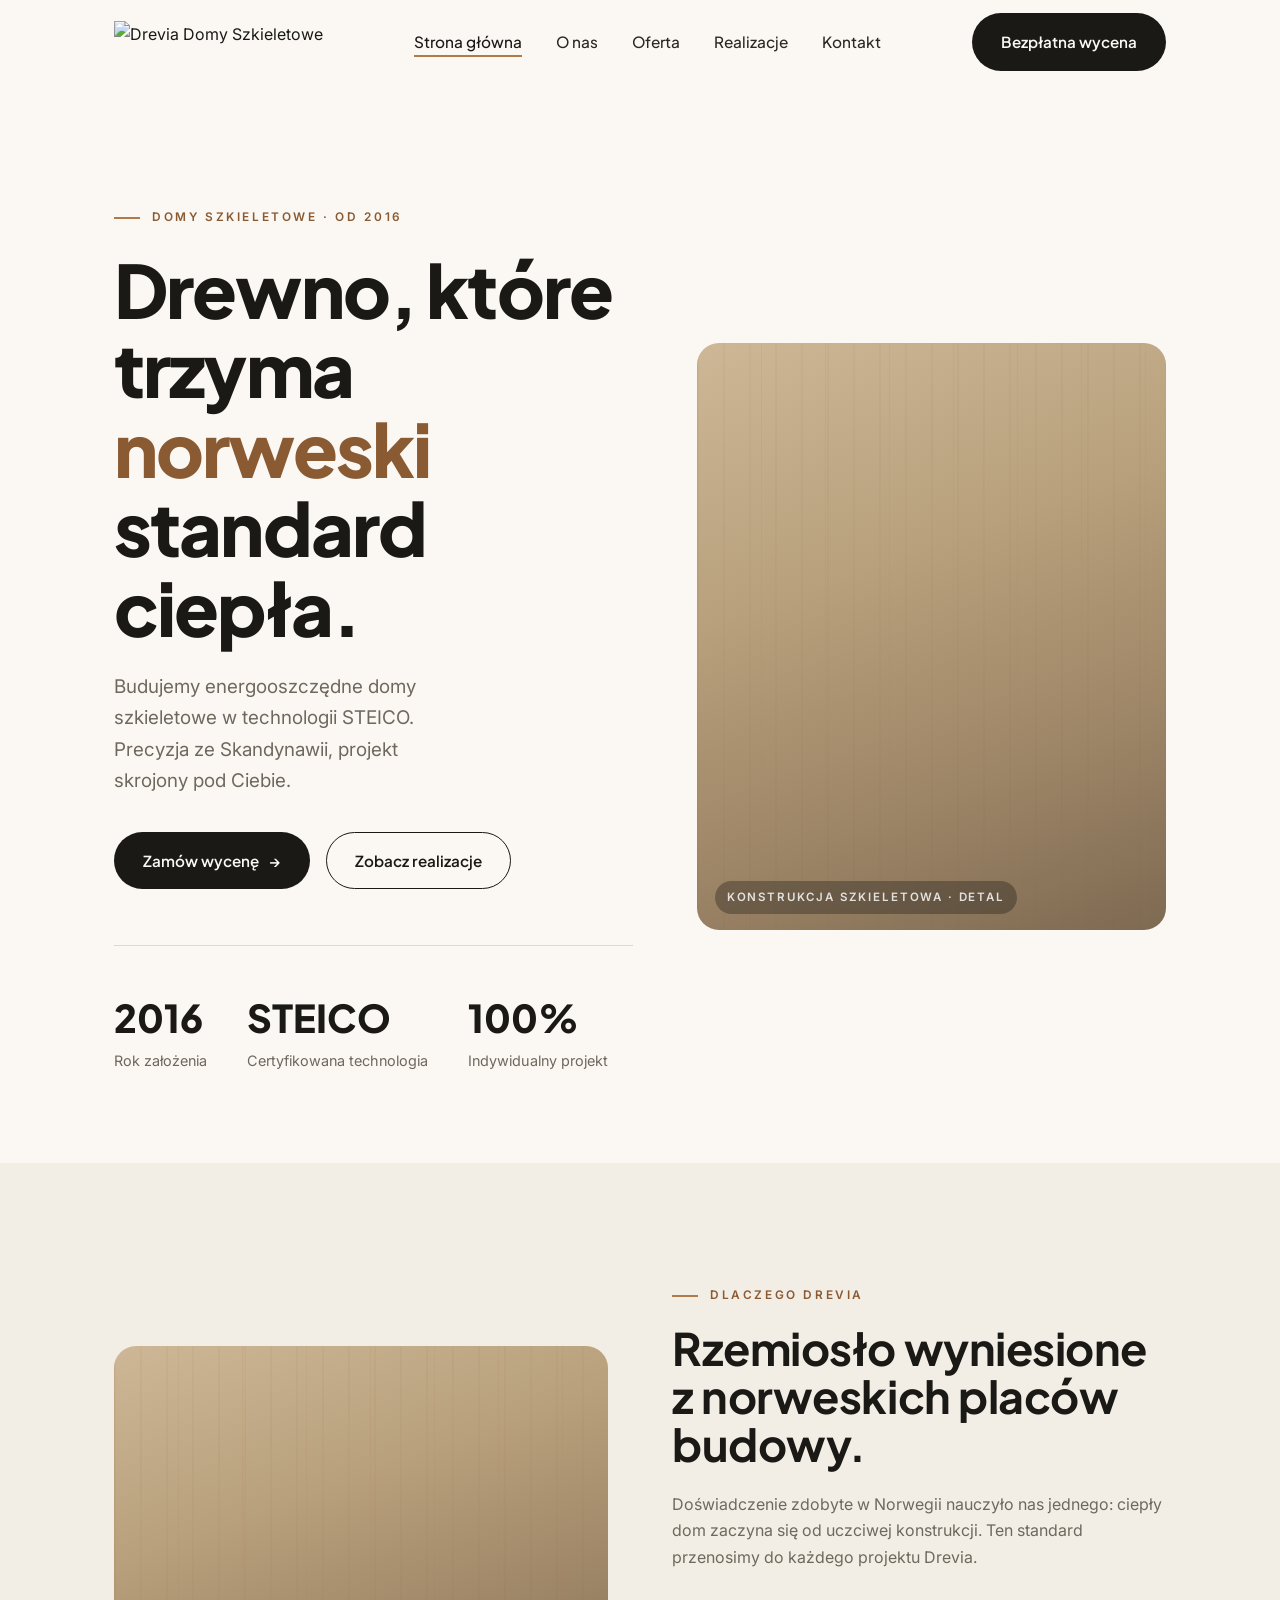
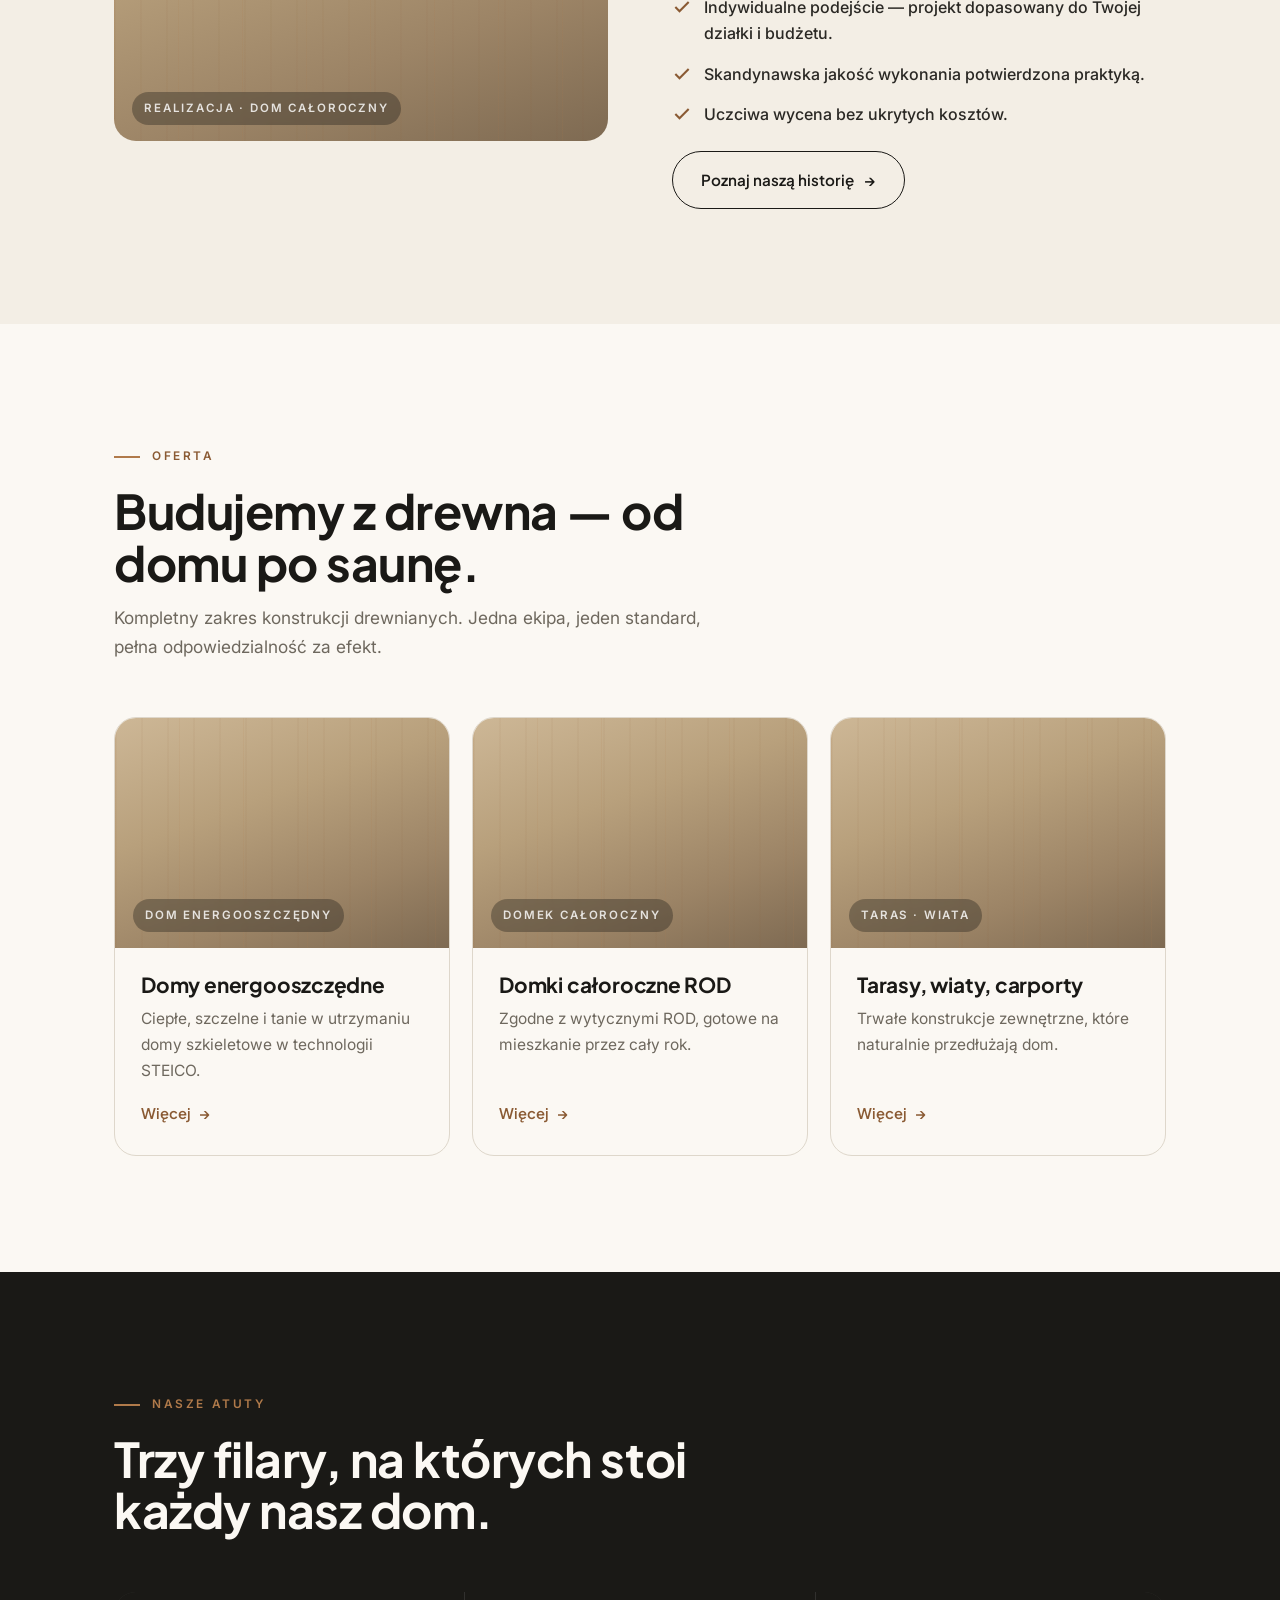
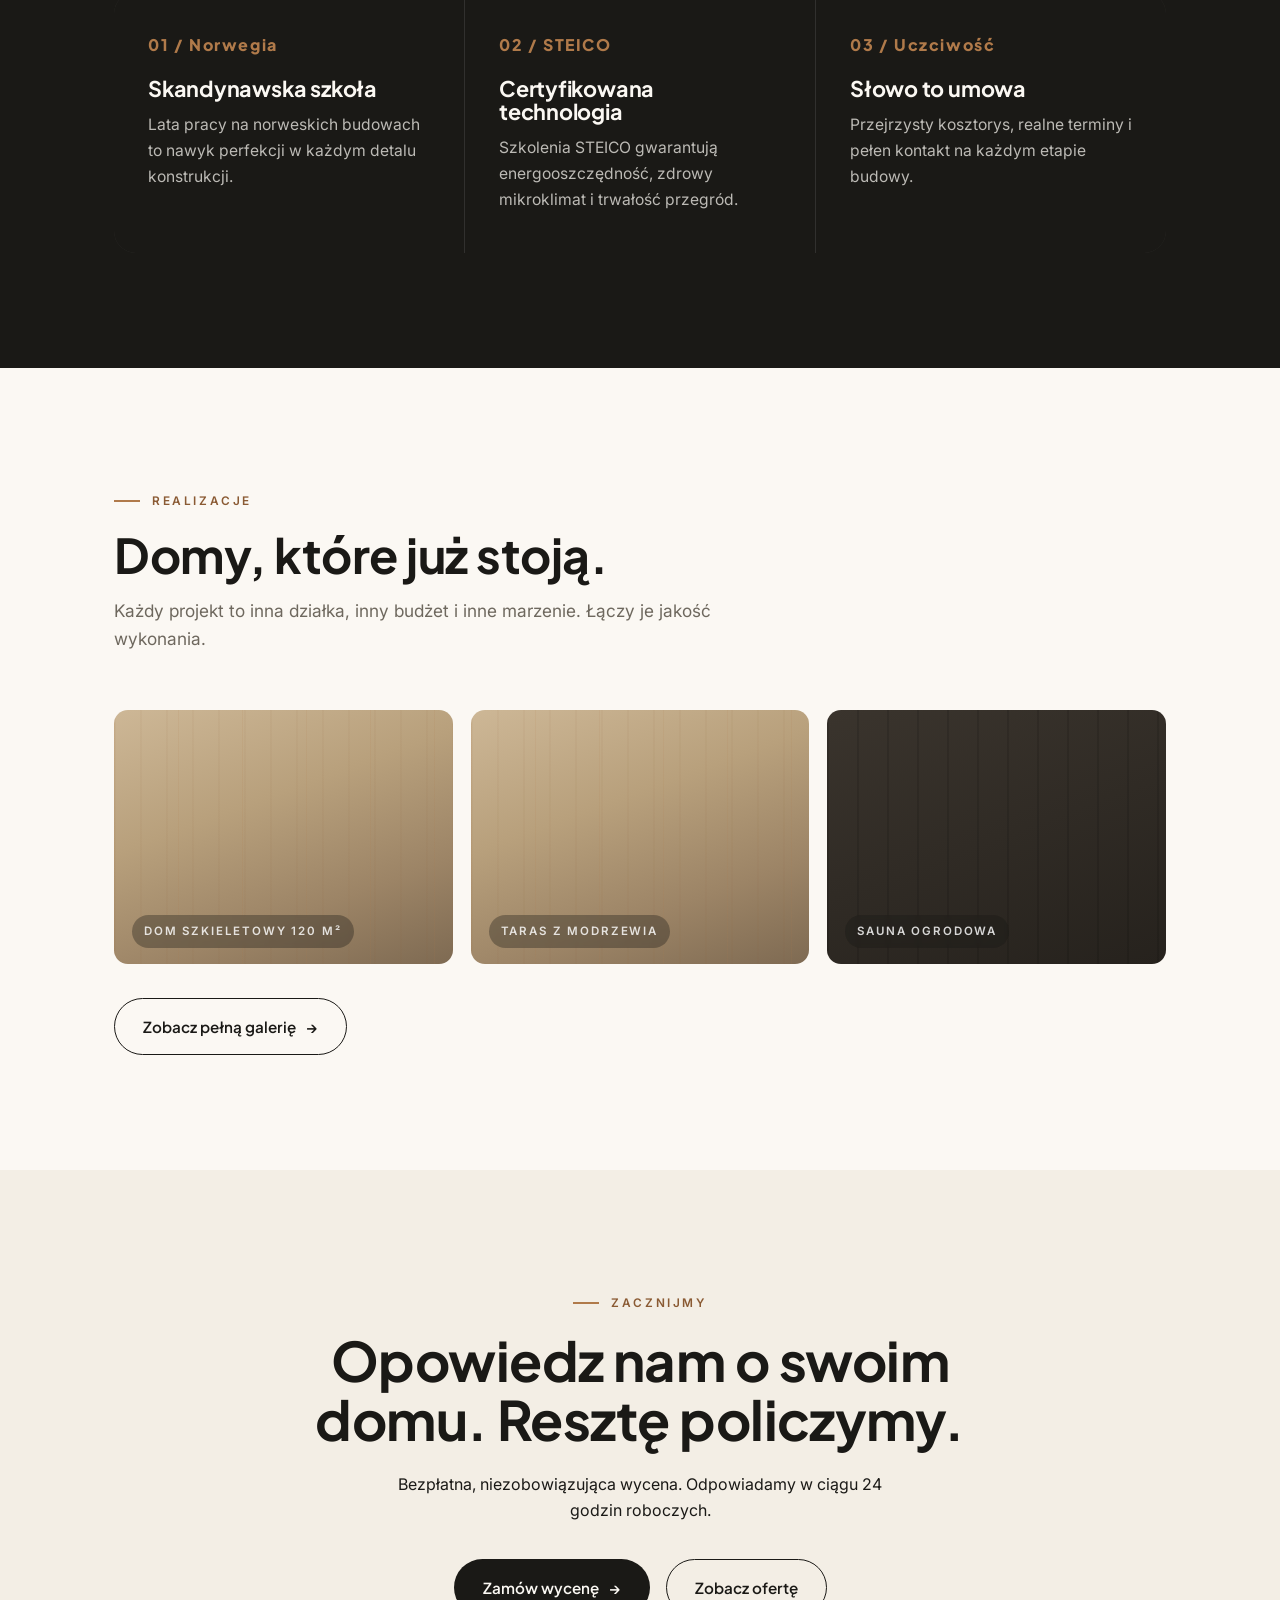
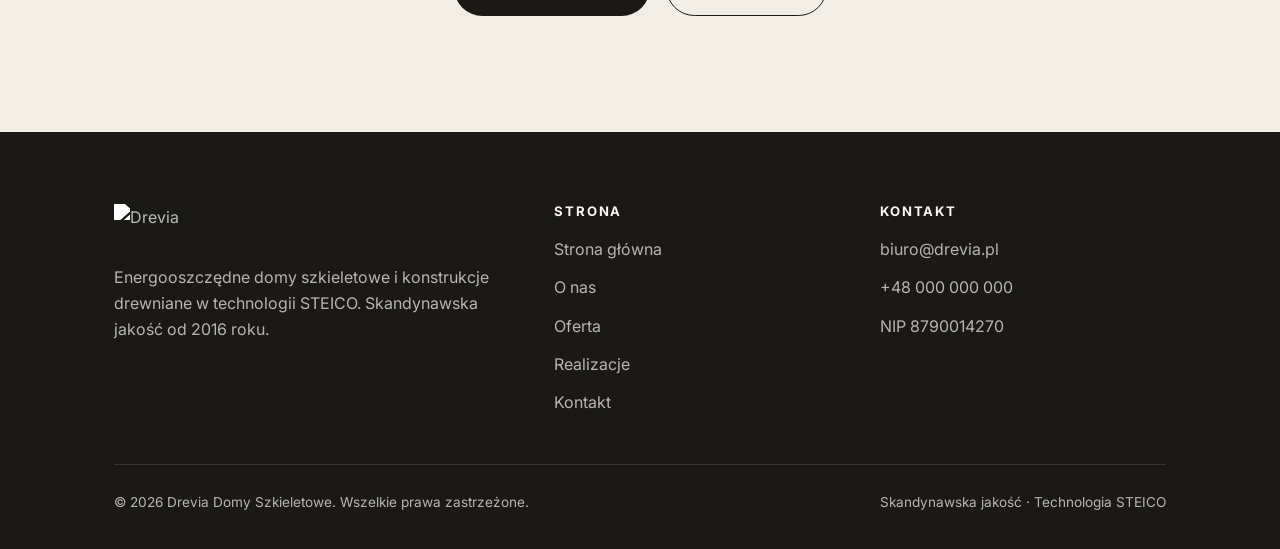
==== index.html @ 4b8444c1 "Add files via upload" ====
<!DOCTYPE html>
<html lang="pl">
<head>
<meta charset="UTF-8">
<meta name="viewport" content="width=device-width, initial-scale=1">
<title>Drevia — Domy szkieletowe i energooszczędne | Skandynawska jakość</title>
<meta name="description" content="Drevia buduje energooszczędne domy szkieletowe w technologii STEICO. Skandynawska precyzja, doświadczenie z Norwegii, indywidualne projekty. Od 2016 roku.">
<link rel="icon" href="assets/mark.svg" type="image/svg+xml">
<link rel="stylesheet" href="styles.css">
</head>
<body>

<header class="site-header">
  <div class="wrap nav">
    <a class="logo" href="index.html"><img src="assets/logo.svg" alt="Drevia Domy Szkieletowe"></a>
    <nav>
      <ul class="nav-links">
        <li><a class="active" href="index.html">Strona główna</a></li>
        <li><a href="o-nas.html">O nas</a></li>
        <li><a href="oferta.html">Oferta</a></li>
        <li><a href="realizacje.html">Realizacje</a></li>
        <li><a href="kontakt.html">Kontakt</a></li>
      </ul>
    </nav>
    <a class="btn btn-primary nav-cta" href="kontakt.html">Bezpłatna wycena</a>
    <button class="burger" aria-label="Menu"><span></span><span></span><span></span></button>
  </div>
</header>

<!-- HERO -->
<section class="hero">
  <div class="wrap hero-grid">
    <div class="reveal in">
      <span class="eyebrow">Domy szkieletowe · Od 2016</span>
      <h1>Drewno, które trzyma <span class="accent">norweski</span> standard ciepła.</h1>
      <p class="lead">Budujemy energooszczędne domy szkieletowe w technologii STEICO. Precyzja ze Skandynawii, projekt skrojony pod Ciebie.</p>
      <div class="hero-actions">
        <a class="btn btn-primary" href="kontakt.html">Zamów wycenę <span class="arr">→</span></a>
        <a class="btn btn-ghost" href="realizacje.html">Zobacz realizacje</a>
      </div>
      <div class="hero-stats">
        <div class="stat"><div class="n">2016</div><div class="l">Rok założenia</div></div>
        <div class="stat"><div class="n">STEICO</div><div class="l">Certyfikowana technologia</div></div>
        <div class="stat"><div class="n">100%</div><div class="l">Indywidualny projekt</div></div>
      </div>
    </div>
    <div class="hero-visual photo" data-label="Konstrukcja szkieletowa · detal"></div>
  </div>
</section>

<!-- O NAS / Dlaczego Drevia -->
<section class="bg-alt">
  <div class="wrap split">
    <div class="visual photo reveal" data-label="Realizacja · dom całoroczny"></div>
    <div class="reveal">
      <span class="eyebrow">Dlaczego Drevia</span>
      <h2 style="font-size:clamp(2rem,4vw,2.8rem);margin:18px 0 22px;">Rzemiosło wyniesione z norweskich placów budowy.</h2>
      <p>Doświadczenie zdobyte w Norwegii nauczyło nas jednego: ciepły dom zaczyna się od uczciwej konstrukcji. Ten standard przenosimy do każdego projektu Drevia.</p>
      <ul class="tick">
        <li><svg width="20" height="20" viewBox="0 0 24 24" fill="none" stroke="currentColor" stroke-width="2.5"><path d="M20 6 9 17l-5-5"/></svg> Indywidualne podejście — projekt dopasowany do Twojej działki i budżetu.</li>
        <li><svg width="20" height="20" viewBox="0 0 24 24" fill="none" stroke="currentColor" stroke-width="2.5"><path d="M20 6 9 17l-5-5"/></svg> Skandynawska jakość wykonania potwierdzona praktyką.</li>
        <li><svg width="20" height="20" viewBox="0 0 24 24" fill="none" stroke="currentColor" stroke-width="2.5"><path d="M20 6 9 17l-5-5"/></svg> Uczciwa wycena bez ukrytych kosztów.</li>
      </ul>
      <a class="btn btn-ghost" href="o-nas.html">Poznaj naszą historię <span class="arr">→</span></a>
    </div>
  </div>
</section>

<!-- OFERTA (skrócona) -->
<section>
  <div class="wrap">
    <div class="section-head reveal">
      <span class="eyebrow">Oferta</span>
      <h2>Budujemy z drewna — od domu po saunę.</h2>
      <p>Kompletny zakres konstrukcji drewnianych. Jedna ekipa, jeden standard, pełna odpowiedzialność za efekt.</p>
    </div>
    <div class="grid-3">
      <article class="card reveal">
        <div class="thumb photo" data-label="Dom energooszczędny"></div>
        <div class="body">
          <h3>Domy energooszczędne</h3>
          <p>Ciepłe, szczelne i tanie w utrzymaniu domy szkieletowe w technologii STEICO.</p>
          <a class="more" href="oferta.html">Więcej <span class="arr">→</span></a>
        </div>
      </article>
      <article class="card reveal">
        <div class="thumb photo" data-label="Domek całoroczny"></div>
        <div class="body">
          <h3>Domki całoroczne ROD</h3>
          <p>Zgodne z wytycznymi ROD, gotowe na mieszkanie przez cały rok.</p>
          <a class="more" href="oferta.html">Więcej <span class="arr">→</span></a>
        </div>
      </article>
      <article class="card reveal">
        <div class="thumb photo" data-label="Taras · wiata"></div>
        <div class="body">
          <h3>Tarasy, wiaty, carporty</h3>
          <p>Trwałe konstrukcje zewnętrzne, które naturalnie przedłużają dom.</p>
          <a class="more" href="oferta.html">Więcej <span class="arr">→</span></a>
        </div>
      </article>
    </div>
  </div>
</section>

<!-- ATUTY -->
<section class="bg-ink">
  <div class="wrap">
    <div class="section-head reveal">
      <span class="eyebrow" style="color:var(--timber)">Nasze atuty</span>
      <h2>Trzy filary, na których stoi każdy nasz dom.</h2>
    </div>
    <div class="atuty reveal">
      <div class="atut">
        <span class="num">01 / Norwegia</span>
        <h3>Skandynawska szkoła</h3>
        <p>Lata pracy na norweskich budowach to nawyk perfekcji w każdym detalu konstrukcji.</p>
      </div>
      <div class="atut">
        <span class="num">02 / STEICO</span>
        <h3>Certyfikowana technologia</h3>
        <p>Szkolenia STEICO gwarantują energooszczędność, zdrowy mikroklimat i trwałość przegród.</p>
      </div>
      <div class="atut">
        <span class="num">03 / Uczciwość</span>
        <h3>Słowo to umowa</h3>
        <p>Przejrzysty kosztorys, realne terminy i pełen kontakt na każdym etapie budowy.</p>
      </div>
    </div>
  </div>
</section>

<!-- REALIZACJE (zajawka) -->
<section>
  <div class="wrap">
    <div class="section-head reveal">
      <span class="eyebrow">Realizacje</span>
      <h2>Domy, które już stoją.</h2>
      <p>Każdy projekt to inna działka, inny budżet i inne marzenie. Łączy je jakość wykonania.</p>
    </div>
    <div class="gallery reveal">
      <div class="item photo" data-label="Dom szkieletowy 120 m²"></div>
      <div class="item photo" data-label="Taras z modrzewia"></div>
      <div class="item photo dark" data-label="Sauna ogrodowa"></div>
    </div>
    <div style="margin-top:34px"><a class="btn btn-ghost" href="realizacje.html">Zobacz pełną galerię <span class="arr">→</span></a></div>
  </div>
</section>

<!-- CTA -->
<section class="bg-alt cta-band">
  <div class="wrap reveal">
    <span class="eyebrow" style="justify-content:center">Zacznijmy</span>
    <h2 style="margin-top:18px">Opowiedz nam o swoim domu. Resztę policzymy.</h2>
    <p>Bezpłatna, niezobowiązująca wycena. Odpowiadamy w ciągu 24 godzin roboczych.</p>
    <div class="cta-actions">
      <a class="btn btn-primary" href="kontakt.html">Zamów wycenę <span class="arr">→</span></a>
      <a class="btn btn-ghost" href="oferta.html">Zobacz ofertę</a>
    </div>
  </div>
</section>

<footer class="site-footer">
  <div class="wrap">
    <div class="footer-grid">
      <div>
        <img src="assets/logo.svg" alt="Drevia">
        <p>Energooszczędne domy szkieletowe i konstrukcje drewniane w technologii STEICO. Skandynawska jakość od 2016 roku.</p>
      </div>
      <div>
        <h4>Strona</h4>
        <ul>
          <li><a href="index.html">Strona główna</a></li>
          <li><a href="o-nas.html">O nas</a></li>
          <li><a href="oferta.html">Oferta</a></li>
          <li><a href="realizacje.html">Realizacje</a></li>
          <li><a href="kontakt.html">Kontakt</a></li>
        </ul>
      </div>
      <div>
        <h4>Kontakt</h4>
        <ul>
          <li><a href="mailto:biuro@drevia.pl">biuro@drevia.pl</a></li>
          <li><a href="tel:+48000000000">+48 000 000 000</a></li>
          <li>NIP 8790014270</li>
        </ul>
      </div>
    </div>
    <div class="footer-bottom">
      <span>© 2026 Drevia Domy Szkieletowe. Wszelkie prawa zastrzeżone.</span>
      <span>Skandynawska jakość · Technologia STEICO</span>
    </div>
  </div>
</footer>

<script src="site.js"></script>
</body>
</html>
---- styles.css ----
/* ============================================================
   DREVIA — Domy Szkieletowe
   Paleta ziemi · drewno · biel · grafit · ciepła szarość
   Typografia: Plus Jakarta Sans (display) + Inter (body)
   ============================================================ */

@import url('https://fonts.googleapis.com/css2?family=Inter:wght@400;500;600&family=Plus+Jakarta+Sans:wght@500;600;700;800&display=swap');

:root {
  --paper:      #FBF8F3;
  --paper-2:    #F3EEE5;
  --ink:        #1A1916;
  --ink-soft:   #2A2824;
  --timber:     #B07A4A;
  --timber-deep:#8A5A33;
  --sand:       #E8E1D6;
  --stone:      #6E685E;
  --line:       #DED7CB;

  --maxw: 1180px;
  --gutter: clamp(20px, 5vw, 64px);
  --r: 14px;
  --r-lg: 22px;

  --f-display: 'Plus Jakarta Sans', system-ui, sans-serif;
  --f-body: 'Inter', system-ui, sans-serif;

  --ease: cubic-bezier(.22,.61,.36,1);
}

* { box-sizing: border-box; margin: 0; padding: 0; }

html { scroll-behavior: smooth; }

body {
  font-family: var(--f-body);
  color: var(--ink);
  background: var(--paper);
  line-height: 1.65;
  -webkit-font-smoothing: antialiased;
}

img { max-width: 100%; display: block; }
a { color: inherit; text-decoration: none; }

h1, h2, h3, h4 { font-family: var(--f-display); line-height: 1.08; font-weight: 700; letter-spacing: -.01em; }

.wrap { max-width: var(--maxw); margin: 0 auto; padding-inline: var(--gutter); }

.eyebrow {
  font-family: var(--f-body);
  font-size: .74rem;
  font-weight: 600;
  letter-spacing: .22em;
  text-transform: uppercase;
  color: var(--timber-deep);
  display: inline-flex;
  align-items: center;
  gap: 12px;
}
.eyebrow::before {
  content: "";
  width: 26px; height: 2px;
  background: var(--timber);
}

/* ---------- Buttons ---------- */
.btn {
  display: inline-flex; align-items: center; gap: 10px;
  font-family: var(--f-display); font-weight: 600; font-size: .95rem;
  padding: 15px 28px; border-radius: 100px;
  transition: all .35s var(--ease); cursor: pointer; border: 1px solid transparent;
}
.btn-primary { background: var(--ink); color: var(--paper); }
.btn-primary:hover { background: var(--timber-deep); transform: translateY(-2px); }
.btn-ghost { background: transparent; color: var(--ink); border-color: var(--ink); }
.btn-ghost:hover { background: var(--ink); color: var(--paper); }
.btn-light { background: var(--paper); color: var(--ink); }
.btn-light:hover { background: var(--timber); color: var(--paper); transform: translateY(-2px); }
.btn .arr { transition: transform .35s var(--ease); }
.btn:hover .arr { transform: translateX(4px); }

/* ---------- Header ---------- */
.site-header {
  position: sticky; top: 0; z-index: 50;
  background: color-mix(in srgb, var(--paper) 86%, transparent);
  backdrop-filter: blur(12px);
  border-bottom: 1px solid transparent;
  transition: border-color .3s, background .3s;
}
.site-header.scrolled { border-color: var(--line); }
.nav {
  display: flex; align-items: center; justify-content: space-between;
  height: 84px;
}
.nav .logo img { height: 42px; }
.nav-links { display: flex; align-items: center; gap: 34px; list-style: none; }
.nav-links a {
  font-family: var(--f-display); font-weight: 500; font-size: .96rem;
  position: relative; padding: 6px 0; color: var(--ink-soft);
}
.nav-links a::after {
  content: ""; position: absolute; left: 0; bottom: 0; height: 2px; width: 0;
  background: var(--timber); transition: width .3s var(--ease);
}
.nav-links a:hover::after, .nav-links a.active::after { width: 100%; }
.nav-links a.active { color: var(--ink); }
.nav-cta { display: inline-flex; }
.burger { display: none; background: none; border: 0; cursor: pointer; padding: 8px; }
.burger span { display: block; width: 26px; height: 2px; background: var(--ink); margin: 5px 0; transition: .3s; }

/* ---------- Hero ---------- */
.hero { position: relative; padding: clamp(60px, 9vw, 130px) 0 clamp(50px, 7vw, 100px); overflow: hidden; }
.hero-grid { display: grid; grid-template-columns: 1.05fr .95fr; gap: clamp(32px, 5vw, 72px); align-items: center; }
.hero h1 {
  font-size: clamp(2.6rem, 6vw, 4.6rem); font-weight: 800;
  letter-spacing: -.025em; margin: 22px 0 24px;
}
.hero h1 .accent { color: var(--timber-deep); }
.hero p.lead { font-size: 1.18rem; color: var(--stone); max-width: 30ch; margin-bottom: 36px; }
.hero-actions { display: flex; gap: 16px; flex-wrap: wrap; }
.hero-visual {
  position: relative; aspect-ratio: 4/5; border-radius: var(--r-lg); overflow: hidden;
}
.hero-stats {
  display: flex; gap: 40px; margin-top: 56px; padding-top: 40px; border-top: 1px solid var(--line);
}
.stat .n { font-family: var(--f-display); font-size: 2.4rem; font-weight: 800; color: var(--ink); }
.stat .l { font-size: .9rem; color: var(--stone); }

/* ---------- Wood placeholder ---------- */
.photo {
  background-color: var(--paper-2);
  background-image:
    repeating-linear-gradient(90deg, rgba(138,90,51,.05) 0 2px, transparent 2px 26px),
    repeating-linear-gradient(90deg, rgba(176,122,74,.10) 0 1px, transparent 1px 64px),
    linear-gradient(160deg, #cdb796 0%, #b8a07c 38%, #9c8466 72%, #7e6a52 100%);
  position: relative; color: var(--paper); overflow: hidden;
}
.photo::after {
  content: attr(data-label); position: absolute; left: 18px; bottom: 16px;
  font-family: var(--f-body); font-size: .72rem; font-weight: 600; letter-spacing: .16em;
  text-transform: uppercase; color: rgba(255,255,255,.82);
  background: rgba(26,25,22,.34); padding: 7px 12px; border-radius: 100px; backdrop-filter: blur(2px);
}
.photo.dark {
  background-image:
    repeating-linear-gradient(90deg, rgba(0,0,0,.12) 0 2px, transparent 2px 30px),
    linear-gradient(160deg, #3a342d 0%, #26221d 100%);
}

/* ---------- Section frame ---------- */
section { padding: clamp(64px, 9vw, 120px) 0; }
.section-head { max-width: 60ch; margin-bottom: clamp(36px, 5vw, 56px); }
.section-head h2 { font-size: clamp(2rem, 4vw, 3rem); margin: 18px 0 16px; }
.section-head p { color: var(--stone); font-size: 1.08rem; }
.bg-alt { background: var(--paper-2); }
.bg-ink { background: var(--ink); color: var(--paper); }
.bg-ink .section-head p, .bg-ink p { color: rgba(251,248,243,.72); }
.bg-ink h2, .bg-ink h3 { color: var(--paper); }

/* ---------- About teaser (split) ---------- */
.split { display: grid; grid-template-columns: 1fr 1fr; gap: clamp(32px, 5vw, 72px); align-items: center; }
.split .visual { aspect-ratio: 5/4; border-radius: var(--r-lg); }
.split p { color: var(--stone); margin-bottom: 18px; }
.tick { list-style: none; margin: 24px 0; display: grid; gap: 14px; }
.tick li { display: flex; gap: 12px; align-items: flex-start; font-weight: 500; color: var(--ink-soft); }
.tick svg { flex: none; margin-top: 3px; color: var(--timber-deep); }

/* ---------- Cards / offer grid ---------- */
.grid-3 { display: grid; grid-template-columns: repeat(3, 1fr); gap: 22px; }
.grid-2 { display: grid; grid-template-columns: repeat(2, 1fr); gap: 22px; }
.card {
  background: var(--paper); border: 1px solid var(--line); border-radius: var(--r-lg);
  overflow: hidden; transition: transform .4s var(--ease), box-shadow .4s var(--ease);
  display: flex; flex-direction: column;
}
.card:hover { transform: translateY(-6px); box-shadow: 0 26px 50px -28px rgba(42,40,36,.45); }
.card .thumb { aspect-ratio: 16/11; }
.card .body { padding: 26px 26px 30px; flex: 1; display: flex; flex-direction: column; }
.card h3 { font-size: 1.3rem; margin-bottom: 10px; }
.card p { color: var(--stone); font-size: .97rem; margin-bottom: 18px; flex: 1; }
.card .more { font-family: var(--f-display); font-weight: 600; color: var(--timber-deep); font-size: .92rem;
  display: inline-flex; gap: 8px; align-items: center; }
.card .more .arr { transition: transform .3s var(--ease); }
.card:hover .more .arr { transform: translateX(4px); }

/* ---------- Atuty (feature rows on ink) ---------- */
.atuty { display: grid; grid-template-columns: repeat(3,1fr); gap: 1px; background: rgba(255,255,255,.1);
  border-radius: var(--r-lg); overflow: hidden; }
.atut { background: var(--ink); padding: 40px 34px; }
.atut .num { font-family: var(--f-display); font-weight: 800; color: var(--timber); font-size: 1rem; letter-spacing: .1em; }
.atut h3 { font-size: 1.35rem; margin: 18px 0 12px; }
.atut p { font-size: .98rem; }

/* ---------- CTA band ---------- */
.cta-band { text-align: center; }
.cta-band h2 { font-size: clamp(2.2rem, 5vw, 3.4rem); max-width: 18ch; margin: 0 auto 22px; }
.cta-band p { max-width: 50ch; margin: 0 auto 36px; }
.cta-actions { display: flex; gap: 16px; justify-content: center; flex-wrap: wrap; }

/* ---------- Process steps ---------- */
.steps { display: grid; grid-template-columns: repeat(4,1fr); gap: 22px; counter-reset: s; }
.step { position: relative; padding-top: 26px; border-top: 2px solid var(--ink); }
.step .n { font-family: var(--f-display); font-weight: 800; font-size: 1rem; color: var(--timber-deep); }
.step h3 { font-size: 1.18rem; margin: 12px 0 10px; }
.step p { color: var(--stone); font-size: .95rem; }

/* ---------- Gallery / portfolio ---------- */
.filters { display: flex; gap: 10px; flex-wrap: wrap; margin-bottom: 38px; }
.filters button {
  font-family: var(--f-display); font-weight: 600; font-size: .92rem; cursor: pointer;
  padding: 10px 20px; border-radius: 100px; border: 1px solid var(--line);
  background: transparent; color: var(--ink-soft); transition: .3s;
}
.filters button.active, .filters button:hover { background: var(--ink); color: var(--paper); border-color: var(--ink); }
.gallery { display: grid; grid-template-columns: repeat(3,1fr); gap: 18px; }
.gallery .item { border-radius: var(--r); overflow: hidden; aspect-ratio: 4/3; position: relative; cursor: pointer; }
.gallery .item .meta {
  position: absolute; inset: auto 0 0 0; padding: 22px 18px 16px;
  background: linear-gradient(to top, rgba(26,25,22,.78), transparent);
  color: var(--paper); transform: translateY(8px); opacity: 0; transition: .4s var(--ease);
}
.gallery .item:hover .meta { transform: translateY(0); opacity: 1; }
.gallery .item .meta b { font-family: var(--f-display); display: block; font-size: 1.02rem; }
.gallery .item .meta span { font-size: .82rem; opacity: .82; }
.gallery .item.hide { display: none; }

/* ---------- Case study ---------- */
.case { display: grid; grid-template-columns: 1.1fr .9fr; gap: clamp(28px,4vw,56px); align-items: center; }
.case .visual { aspect-ratio: 4/3; border-radius: var(--r-lg); }
.case-specs { display: grid; grid-template-columns: 1fr 1fr; gap: 1px; background: var(--line);
  border: 1px solid var(--line); border-radius: var(--r); overflow: hidden; margin-top: 26px; }
.case-specs div { background: var(--paper); padding: 18px 20px; }
.case-specs .k { font-size: .76rem; letter-spacing: .12em; text-transform: uppercase; color: var(--stone); }
.case-specs .v { font-family: var(--f-display); font-weight: 700; font-size: 1.1rem; }

/* ---------- Contact ---------- */
.contact-grid { display: grid; grid-template-columns: 1.1fr .9fr; gap: clamp(32px,5vw,64px); }
.form { display: grid; gap: 18px; }
.field label { font-size: .82rem; font-weight: 600; letter-spacing: .08em; text-transform: uppercase; color: var(--stone); display: block; margin-bottom: 8px; }
.field input, .field textarea {
  width: 100%; font-family: var(--f-body); font-size: 1rem; color: var(--ink);
  padding: 14px 16px; border: 1px solid var(--line); border-radius: var(--r); background: var(--paper);
  transition: border-color .25s;
}
.field input:focus, .field textarea:focus { outline: none; border-color: var(--timber); }
.field textarea { min-height: 140px; resize: vertical; }
.contact-info { display: grid; gap: 22px; align-content: start; }
.info-card { border: 1px solid var(--line); border-radius: var(--r-lg); padding: 26px; background: var(--paper-2); }
.info-card .row { display: flex; gap: 14px; padding: 12px 0; border-bottom: 1px solid var(--line); }
.info-card .row:last-child { border: 0; }
.info-card .row svg { color: var(--timber-deep); flex: none; }
.info-card .k { font-size: .78rem; letter-spacing: .1em; text-transform: uppercase; color: var(--stone); }
.info-card .v { font-family: var(--f-display); font-weight: 600; }

/* ---------- FAQ accordion ---------- */
.faq { display: grid; gap: 0; border-top: 1px solid var(--line); }
.faq details { border-bottom: 1px solid var(--line); }
.faq summary {
  cursor: pointer; list-style: none; padding: 24px 0;
  font-family: var(--f-display); font-weight: 600; font-size: 1.15rem;
  display: flex; justify-content: space-between; gap: 20px; align-items: center;
}
.faq summary::-webkit-details-marker { display: none; }
.faq summary .ic { flex: none; width: 24px; height: 24px; position: relative; transition: transform .3s; }
.faq summary .ic::before, .faq summary .ic::after { content: ""; position: absolute; background: var(--timber-deep); }
.faq summary .ic::before { top: 11px; left: 4px; width: 16px; height: 2px; }
.faq summary .ic::after { top: 3px; left: 11px; width: 2px; height: 18px; transition: transform .3s; }
.faq details[open] summary .ic::after { transform: scaleY(0); }
.faq details > p { padding: 0 44px 26px 0; color: var(--stone); }

/* ---------- Page hero (subpages) ---------- */
.page-hero { padding: clamp(56px,7vw,100px) 0 clamp(40px,5vw,60px); }
.page-hero h1 { font-size: clamp(2.4rem,5vw,3.8rem); font-weight: 800; margin: 20px 0 18px; }
.page-hero p { color: var(--stone); font-size: 1.15rem; max-width: 56ch; }

/* ---------- Footer ---------- */
.site-footer { background: var(--ink); color: rgba(251,248,243,.7); padding: 72px 0 36px; }
.footer-grid { display: grid; grid-template-columns: 1.4fr 1fr 1fr; gap: 40px; padding-bottom: 48px; border-bottom: 1px solid rgba(255,255,255,.12); }
.site-footer img { height: 40px; filter: brightness(0) invert(1); margin-bottom: 20px; }
.site-footer h4 { color: var(--paper); font-size: .82rem; letter-spacing: .14em; text-transform: uppercase; margin-bottom: 18px; font-family: var(--f-body); }
.site-footer ul { list-style: none; display: grid; gap: 12px; }
.site-footer a:hover { color: var(--timber); }
.footer-bottom { display: flex; justify-content: space-between; gap: 16px; padding-top: 26px; font-size: .85rem; flex-wrap: wrap; }

/* ---------- Reveal animation ---------- */
.reveal { opacity: 0; transform: translateY(22px); transition: opacity .7s var(--ease), transform .7s var(--ease); }
.reveal.in { opacity: 1; transform: none; }

/* ---------- Responsive ---------- */
@media (max-width: 900px) {
  .hero-grid, .split, .case, .contact-grid { grid-template-columns: 1fr; }
  .hero-visual { aspect-ratio: 16/11; order: -1; }
  .grid-3, .atuty, .steps, .gallery { grid-template-columns: 1fr 1fr; }
  .footer-grid { grid-template-columns: 1fr 1fr; }
  .nav-links, .nav-cta { display: none; }
  .nav-links.open {
    display: flex; flex-direction: column; position: absolute; top: 84px; left: 0; right: 0;
    background: var(--paper); padding: 24px var(--gutter); gap: 18px; border-bottom: 1px solid var(--line);
  }
  .burger { display: block; }
}
@media (max-width: 560px) {
  .grid-3, .grid-2, .atuty, .steps, .gallery, .case-specs, .footer-grid { grid-template-columns: 1fr; }
  .hero-stats { flex-wrap: wrap; gap: 24px; }
}
@media (prefers-reduced-motion: reduce) {
  * { scroll-behavior: auto; }
  .reveal { opacity: 1; transform: none; transition: none; }
}
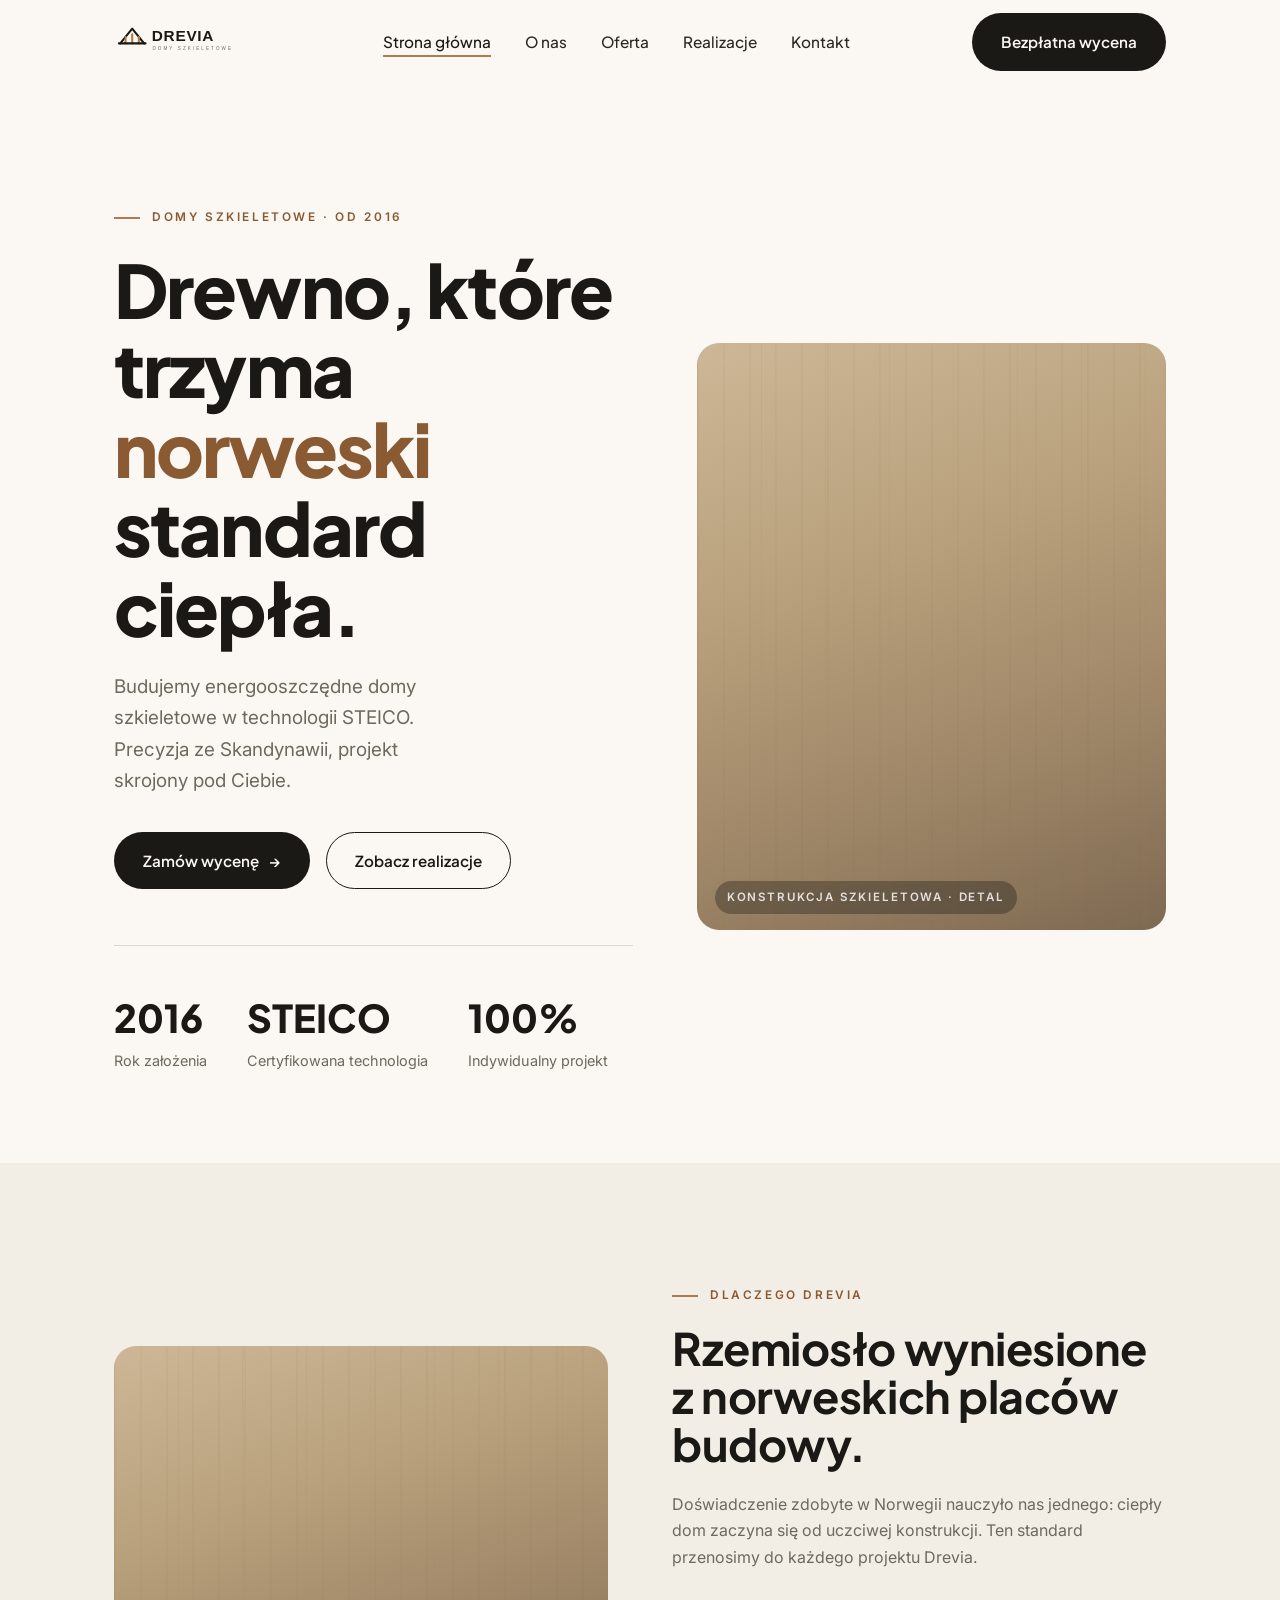
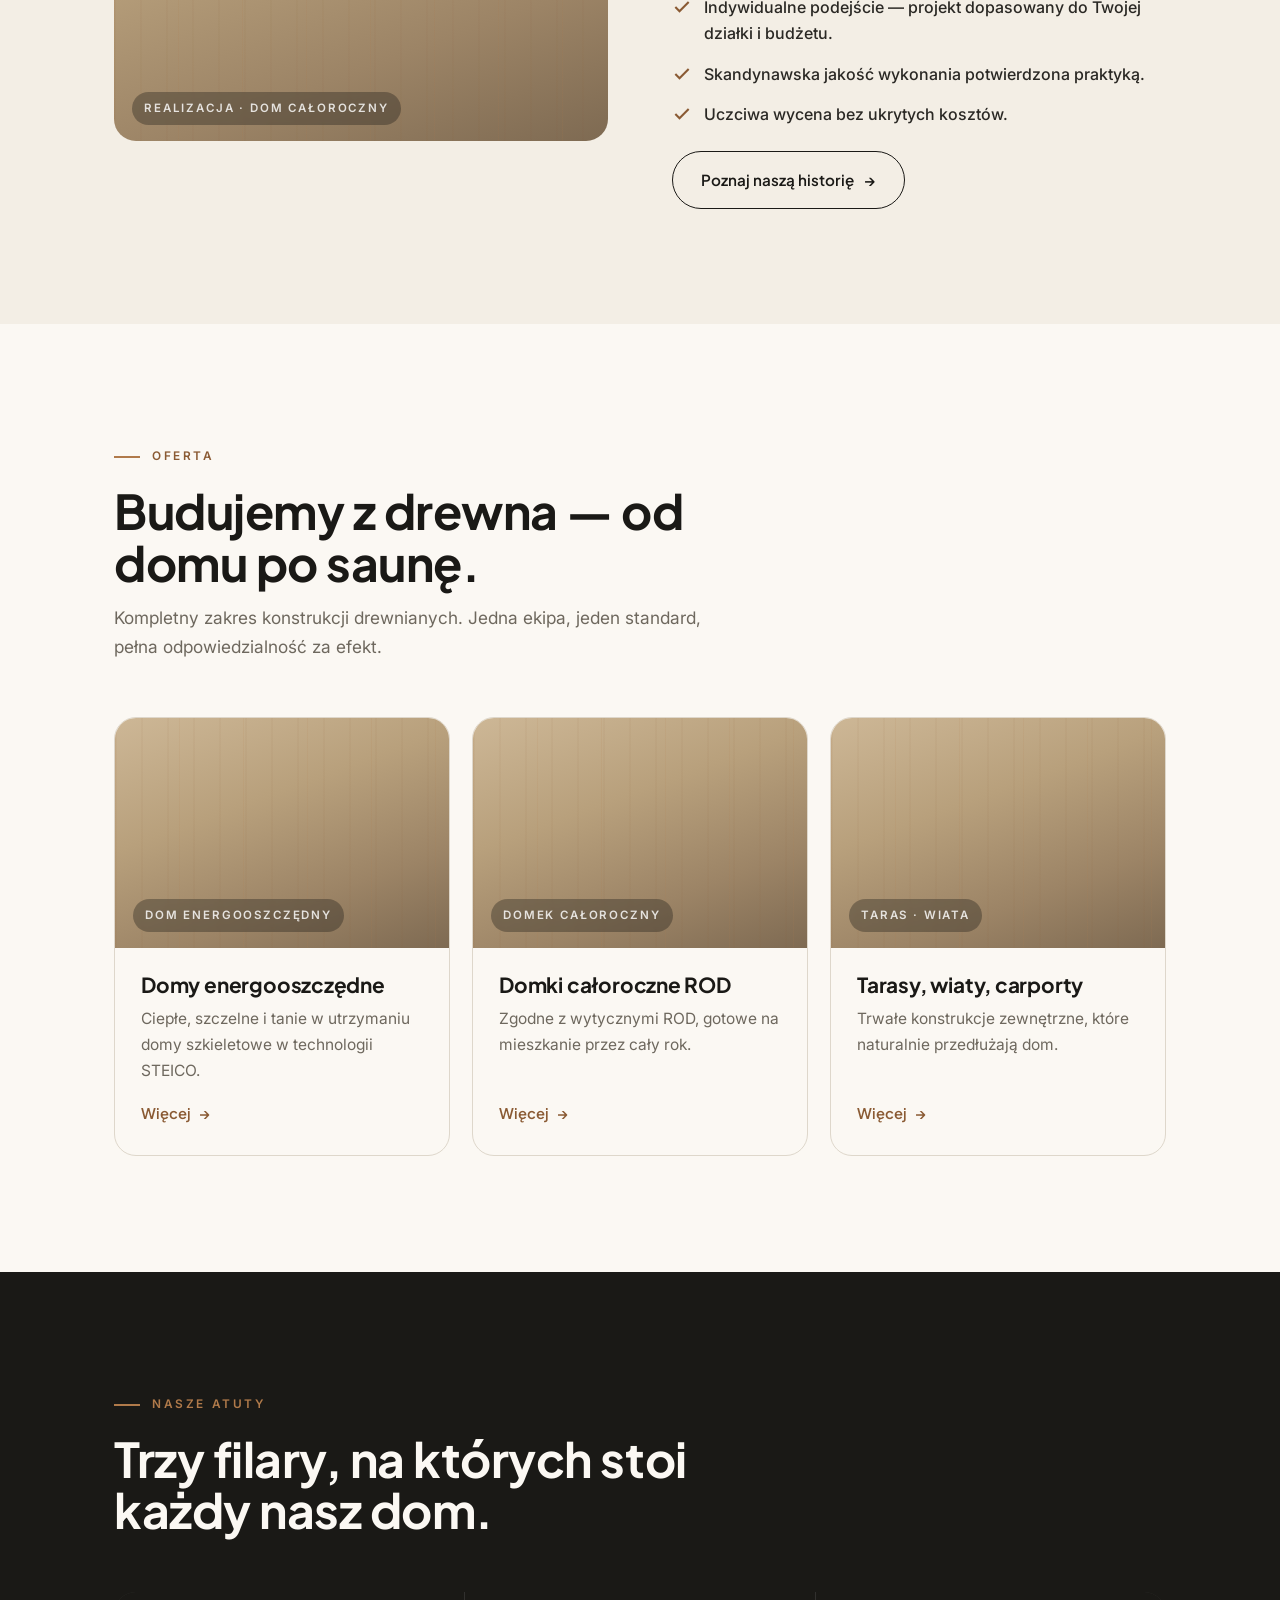
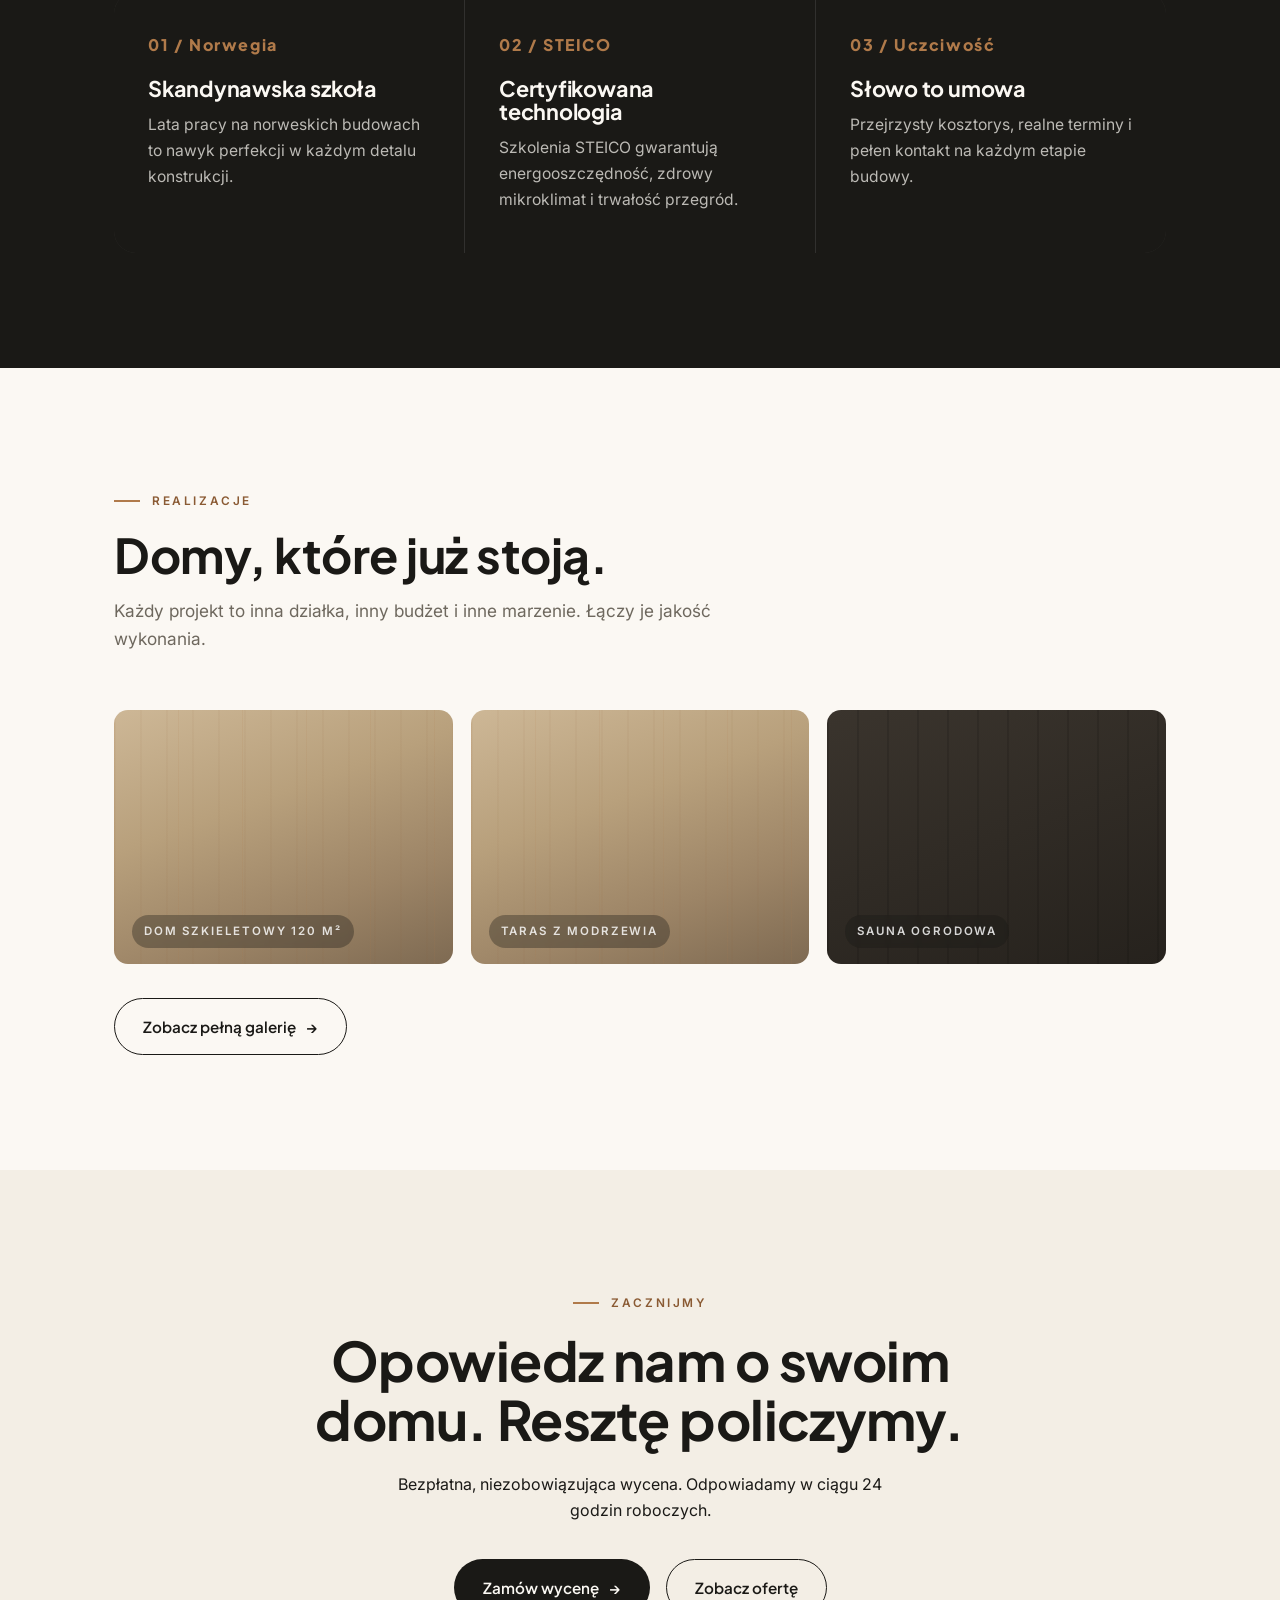
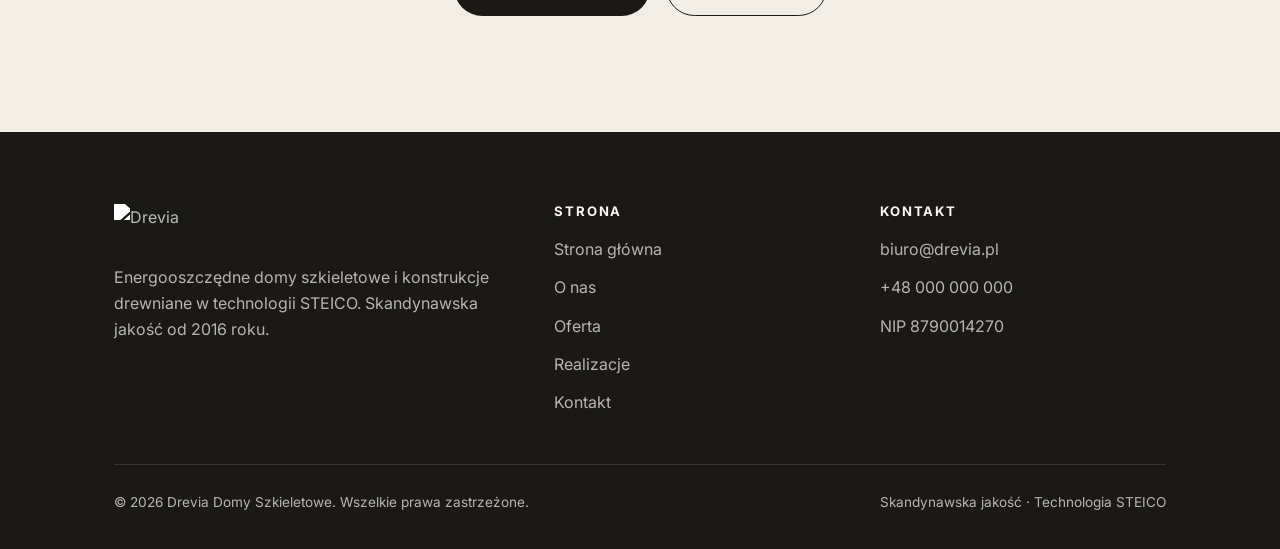
==== commit e8bbe5f8: "Update index.html" ====
--- a/index.html
+++ b/index.html
@@ -12,7 +12,7 @@
 
 <header class="site-header">
   <div class="wrap nav">
-    <a class="logo" href="index.html"><img src="assets/logo.svg" alt="Drevia Domy Szkieletowe"></a>
+    <a class="logo" href="index.html"><img src="logo.svg" alt="Drevia Domy Szkieletowe"></a>
     <nav>
       <ul class="nav-links">
         <li><a class="active" href="index.html">Strona główna</a></li>
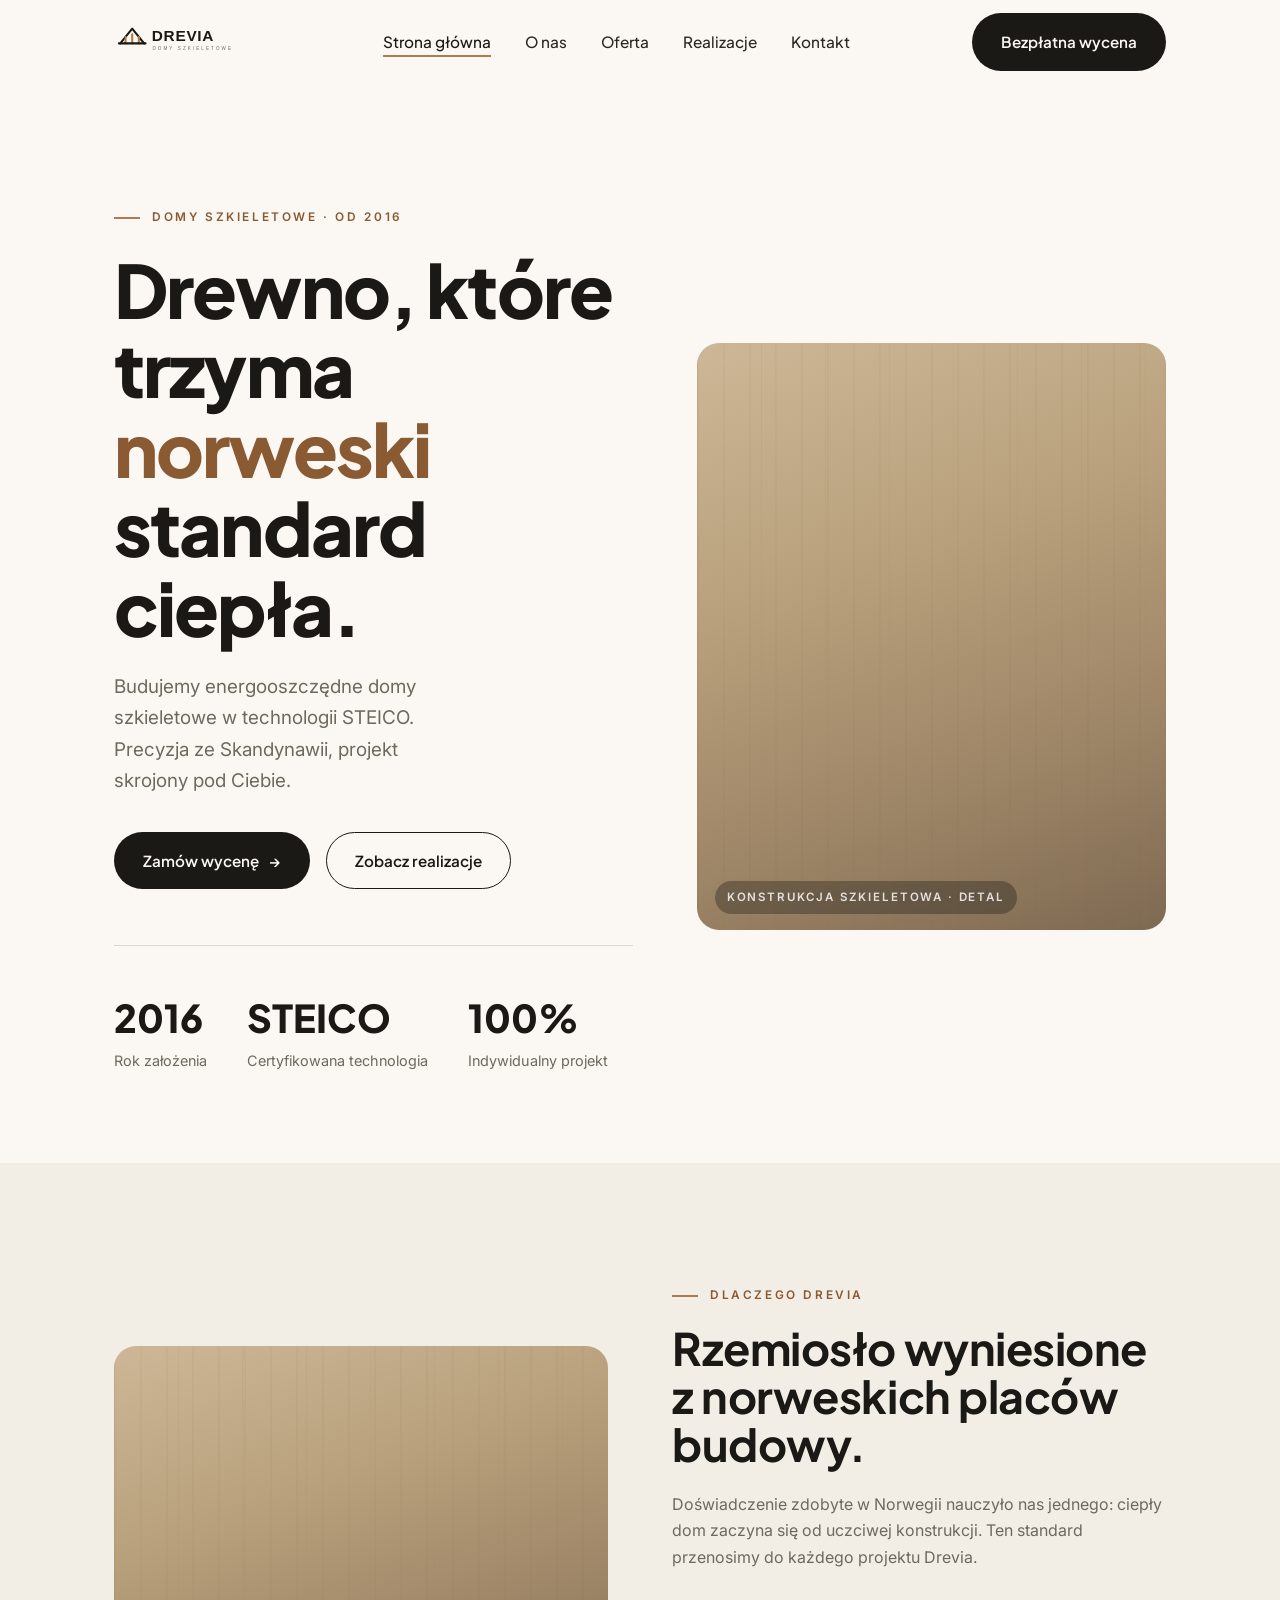
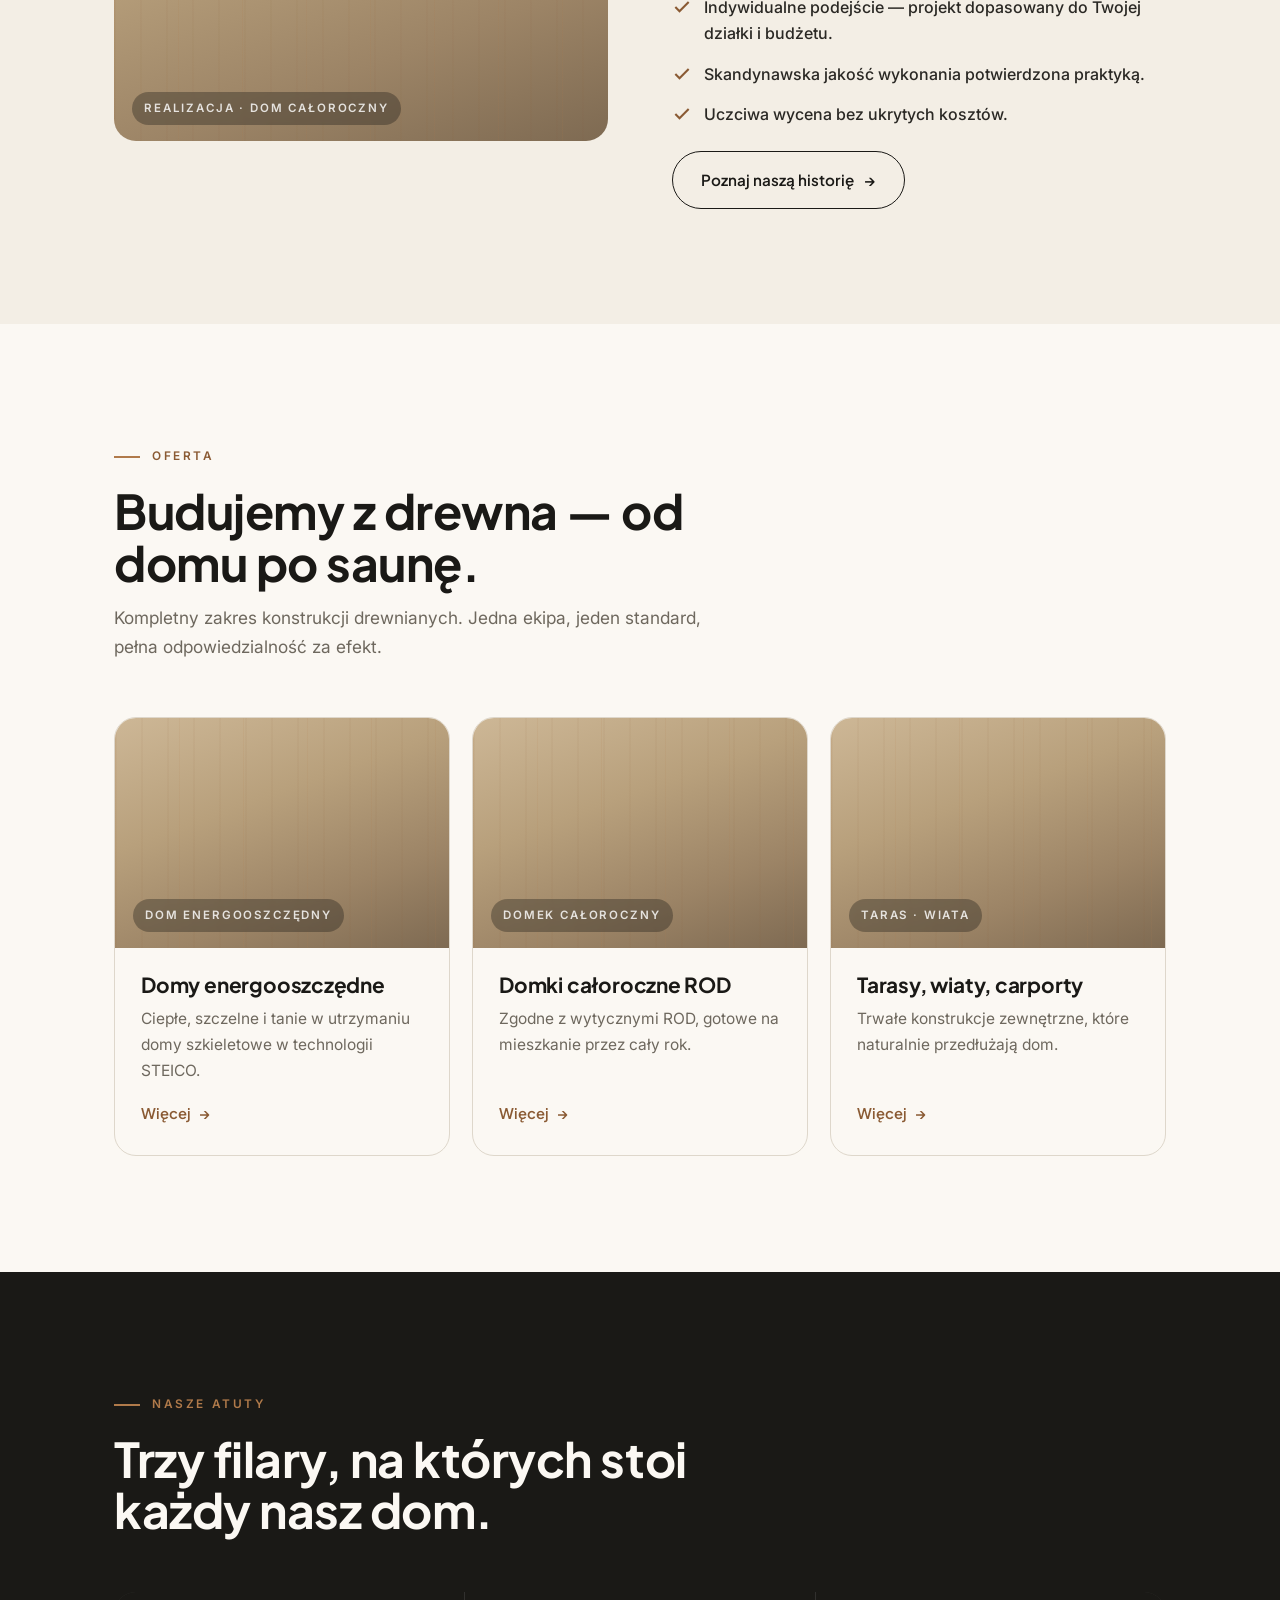
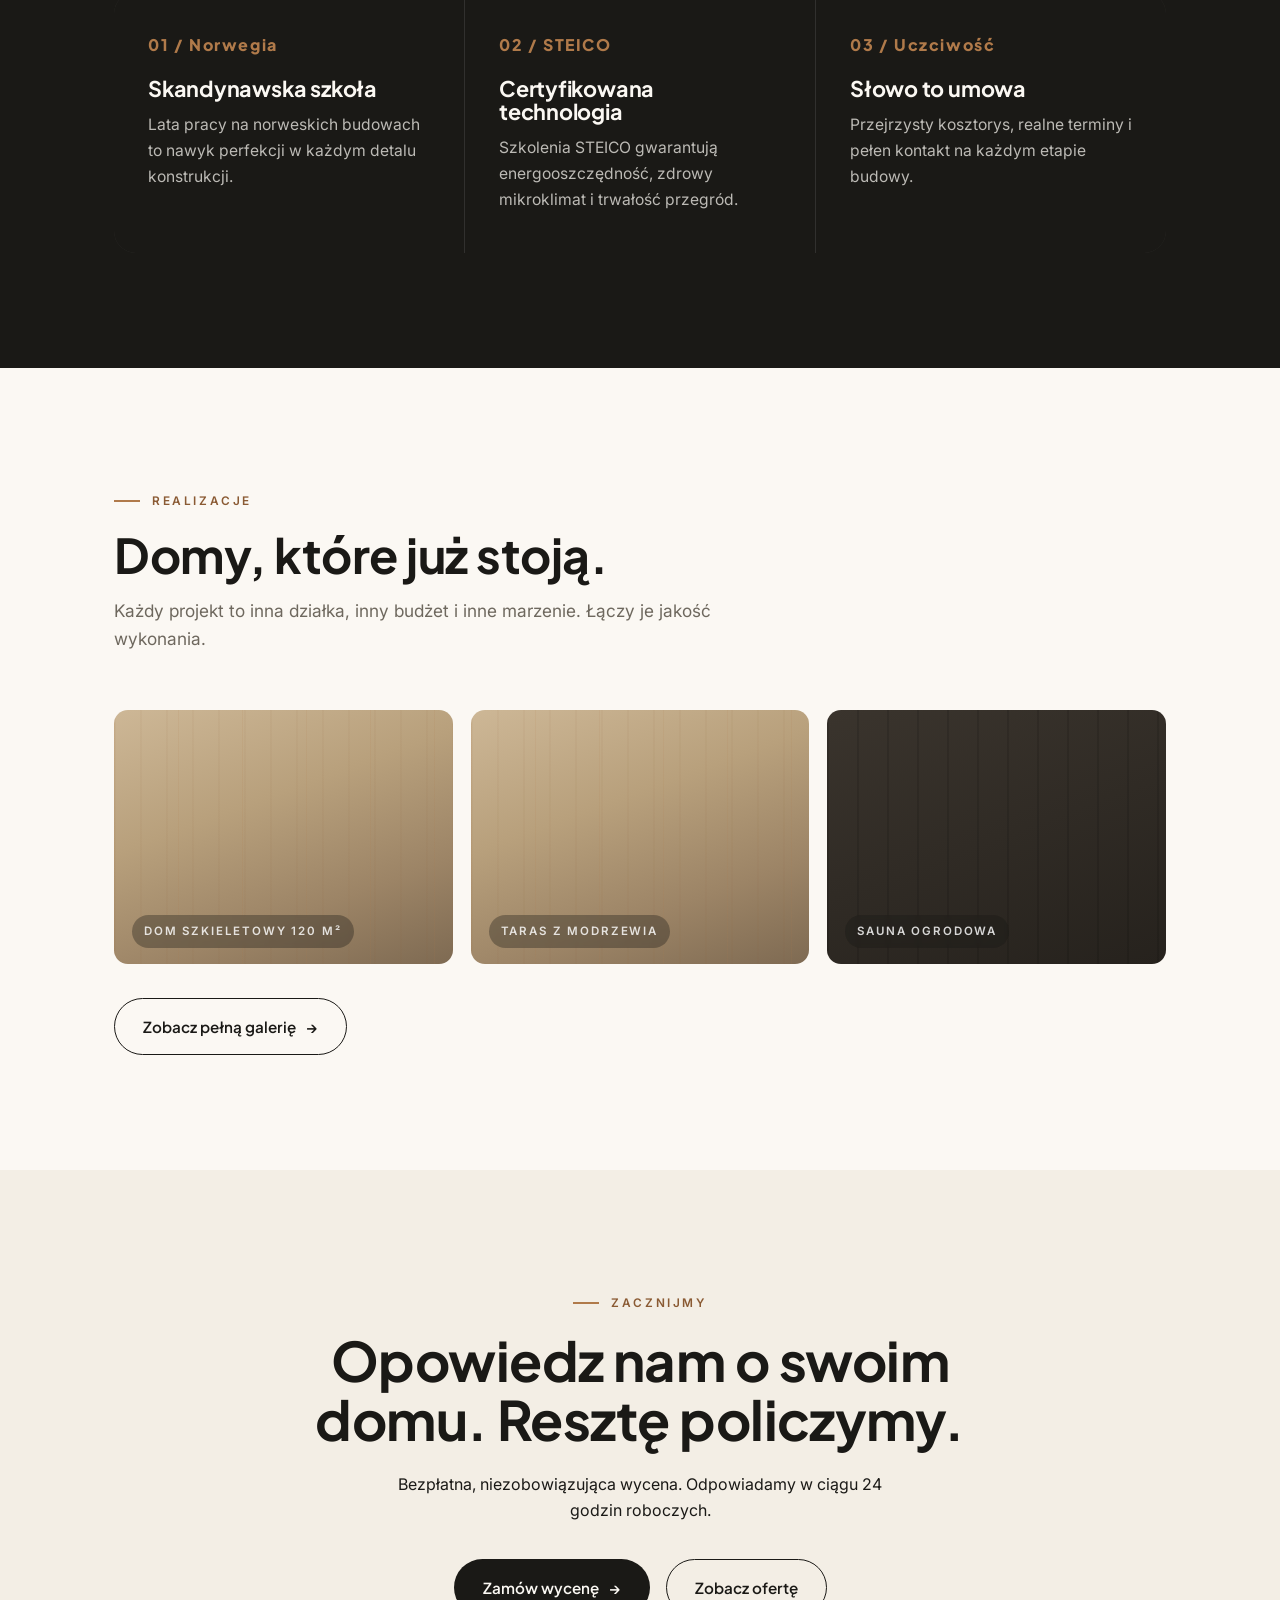
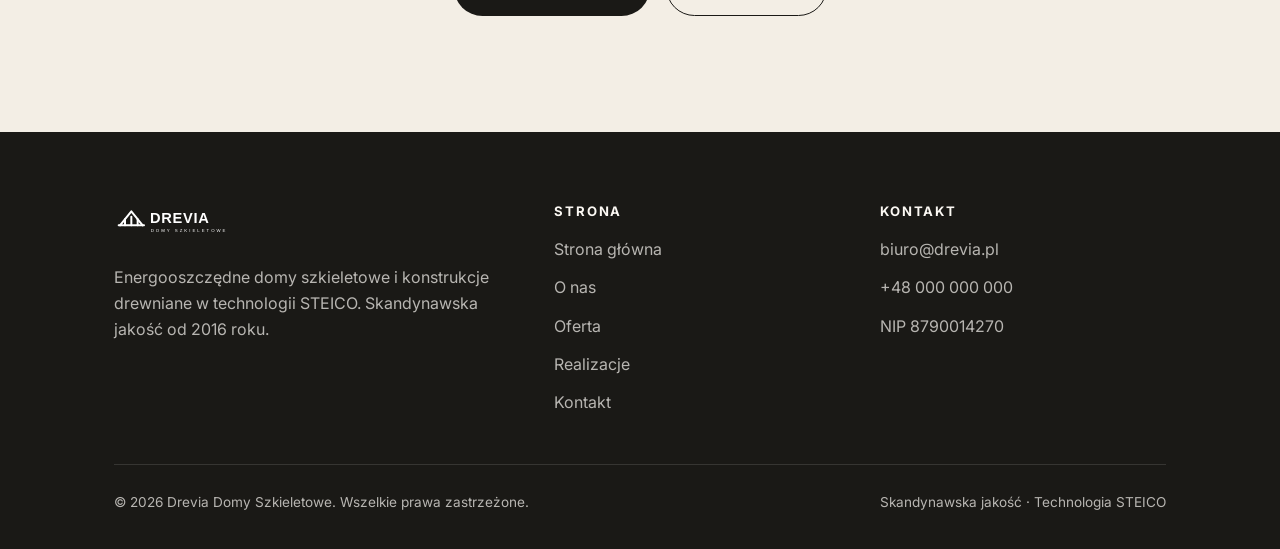
==== commit ec613f5f: "Update index.html" ====
--- a/index.html
+++ b/index.html
@@ -164,7 +164,7 @@
   <div class="wrap">
     <div class="footer-grid">
       <div>
-        <img src="assets/logo.svg" alt="Drevia">
+        <img src="logo.svg" alt="Drevia">
         <p>Energooszczędne domy szkieletowe i konstrukcje drewniane w technologii STEICO. Skandynawska jakość od 2016 roku.</p>
       </div>
       <div>
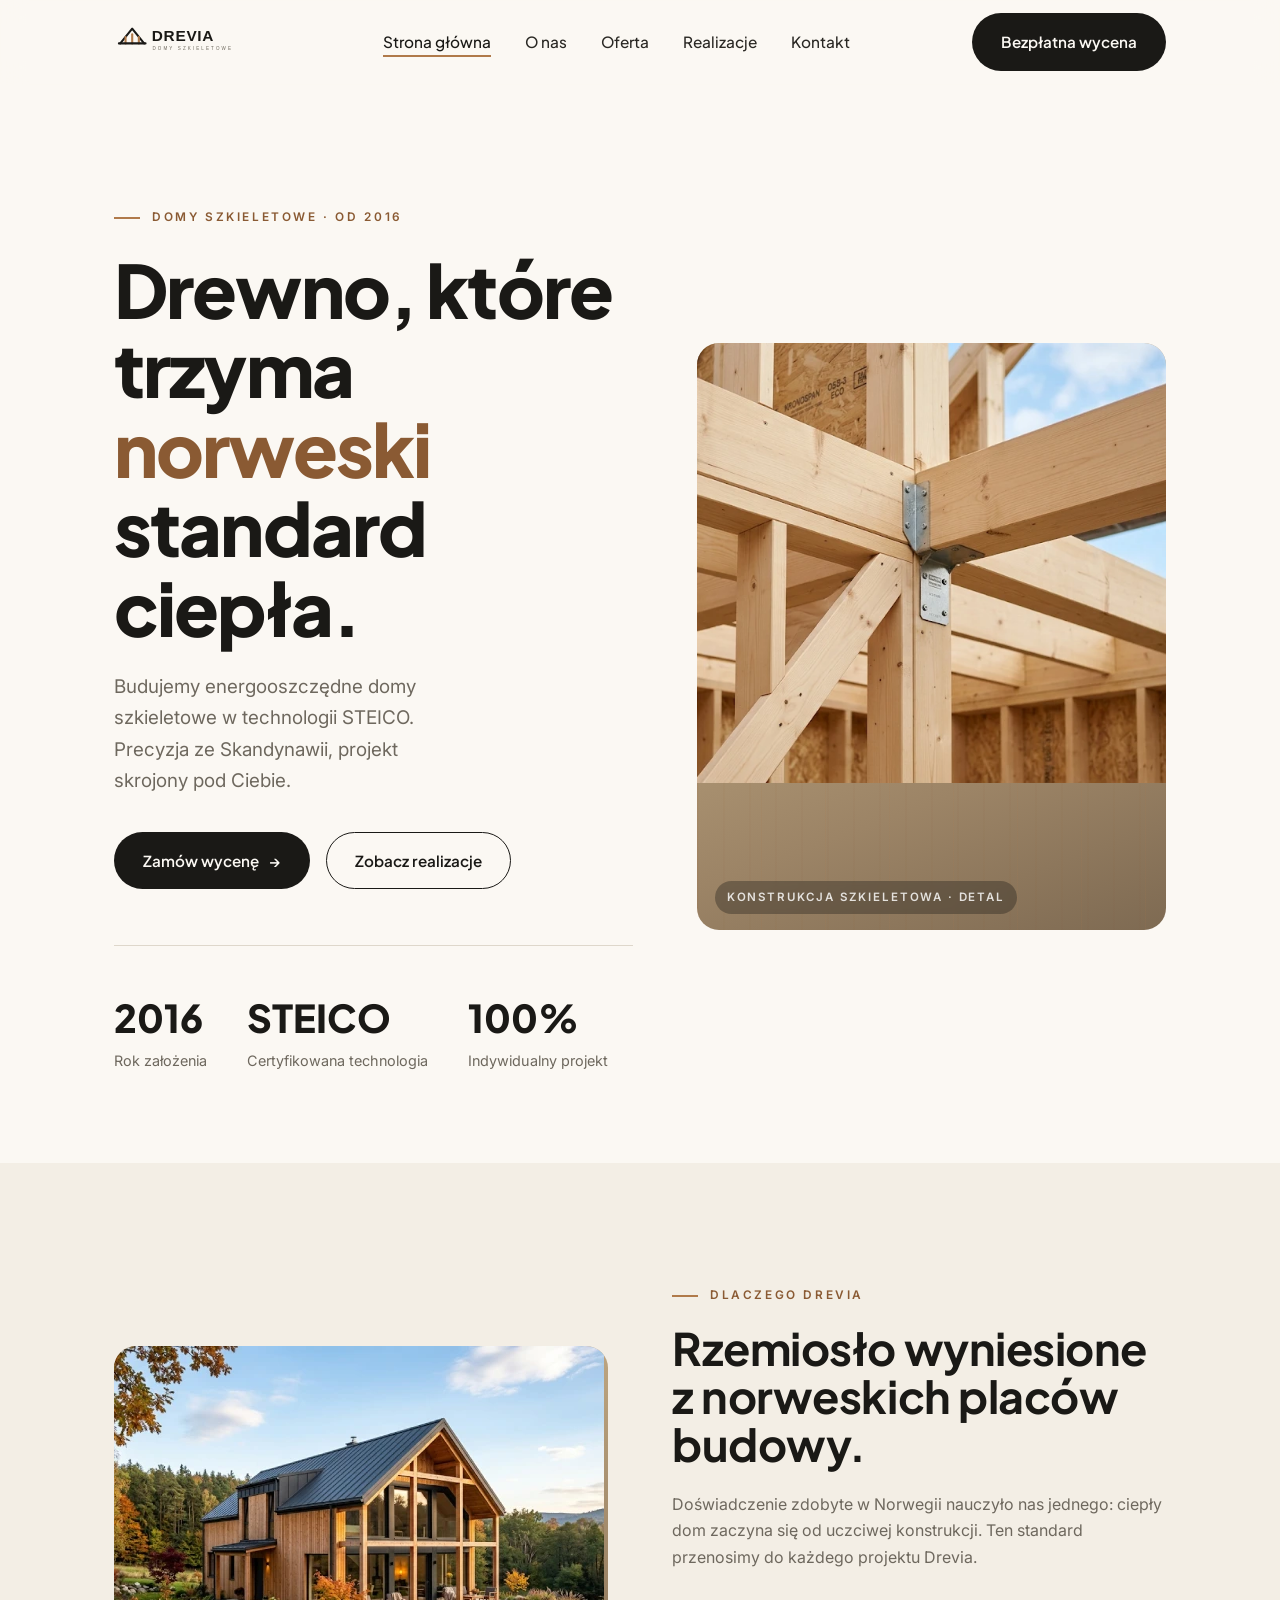
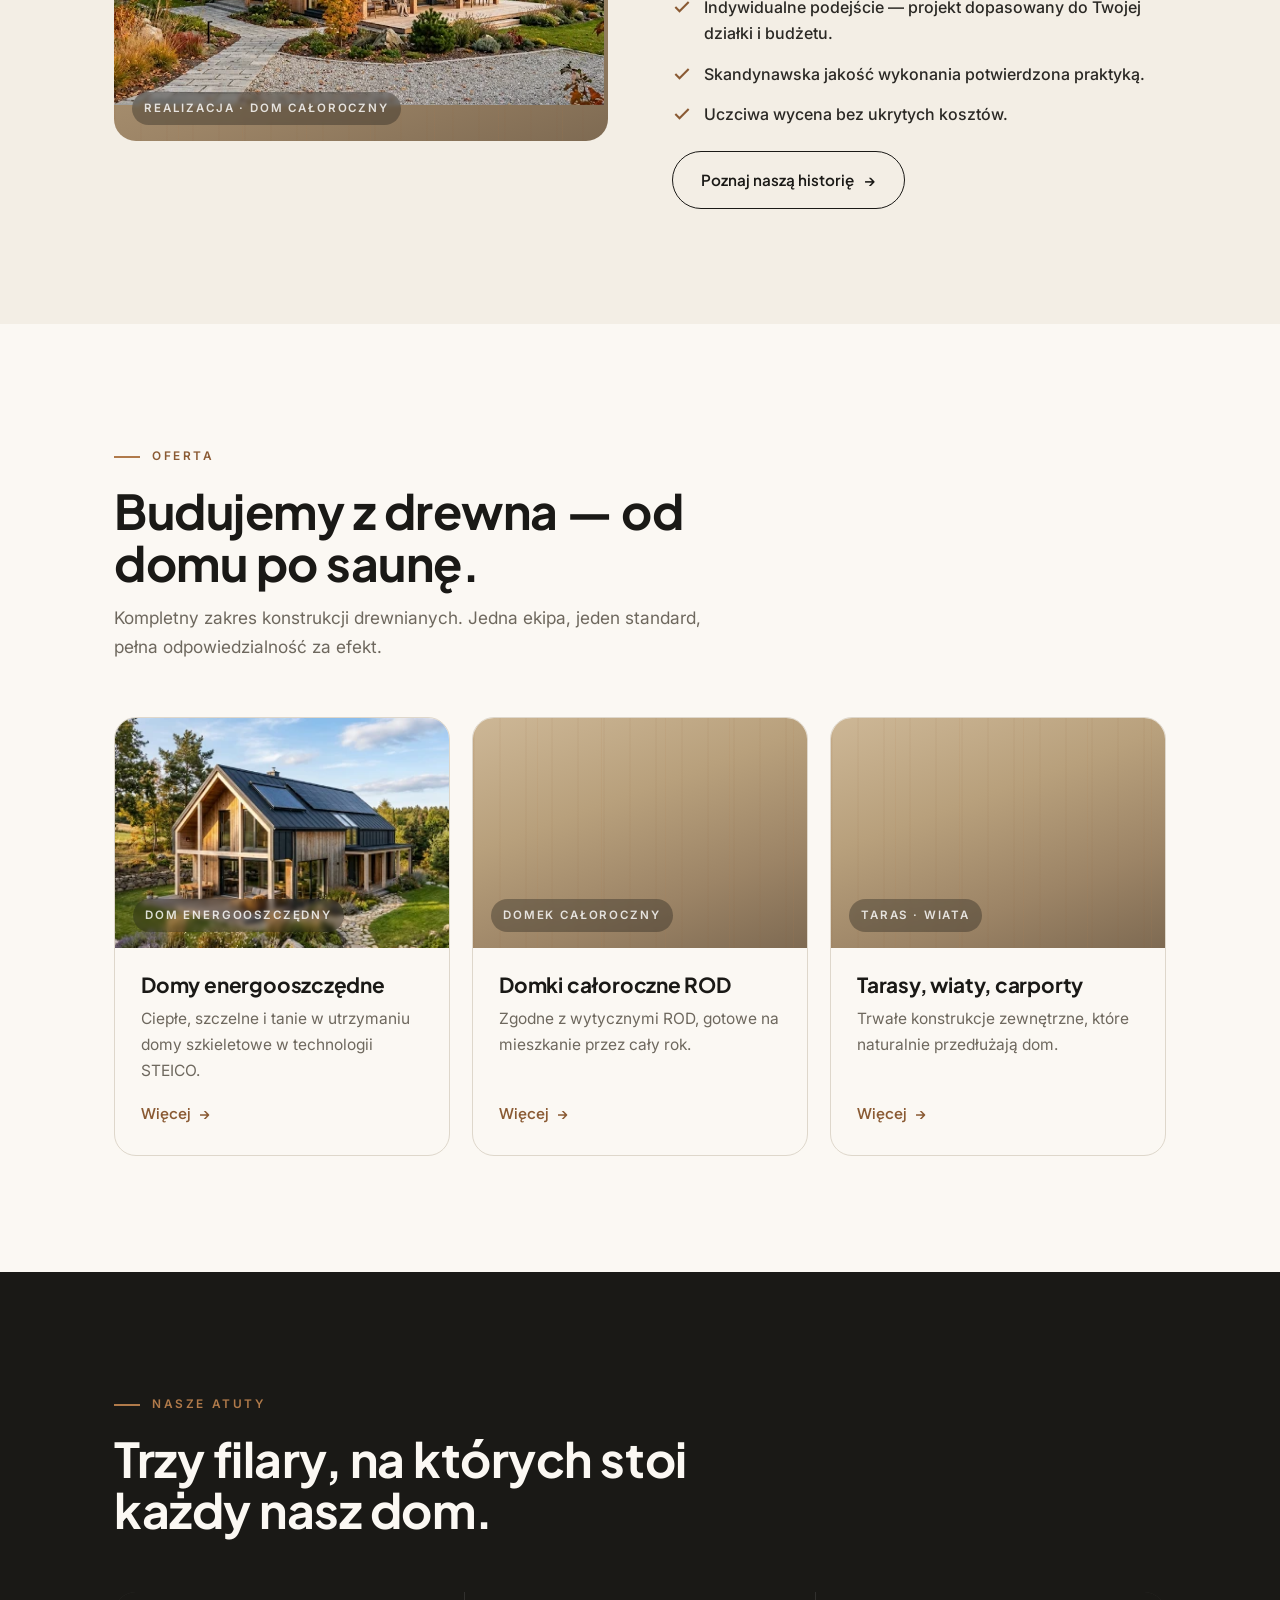
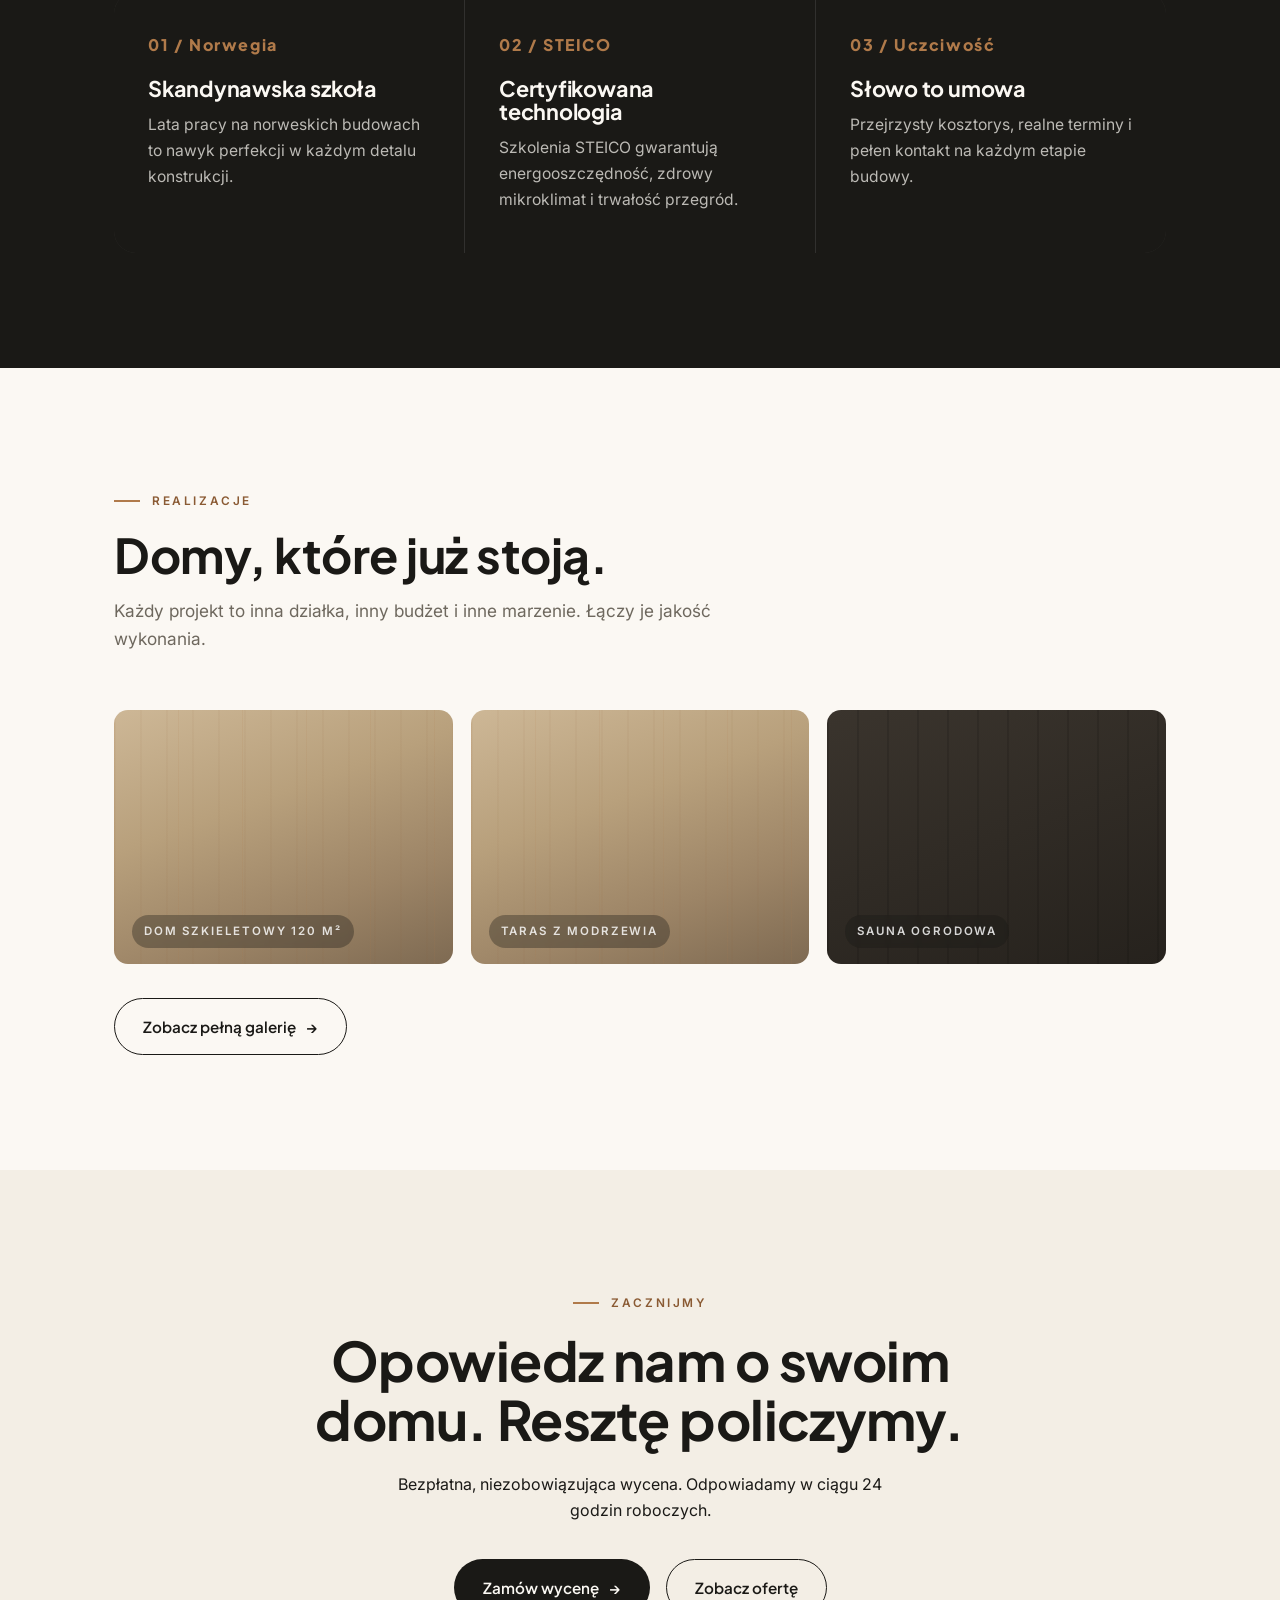
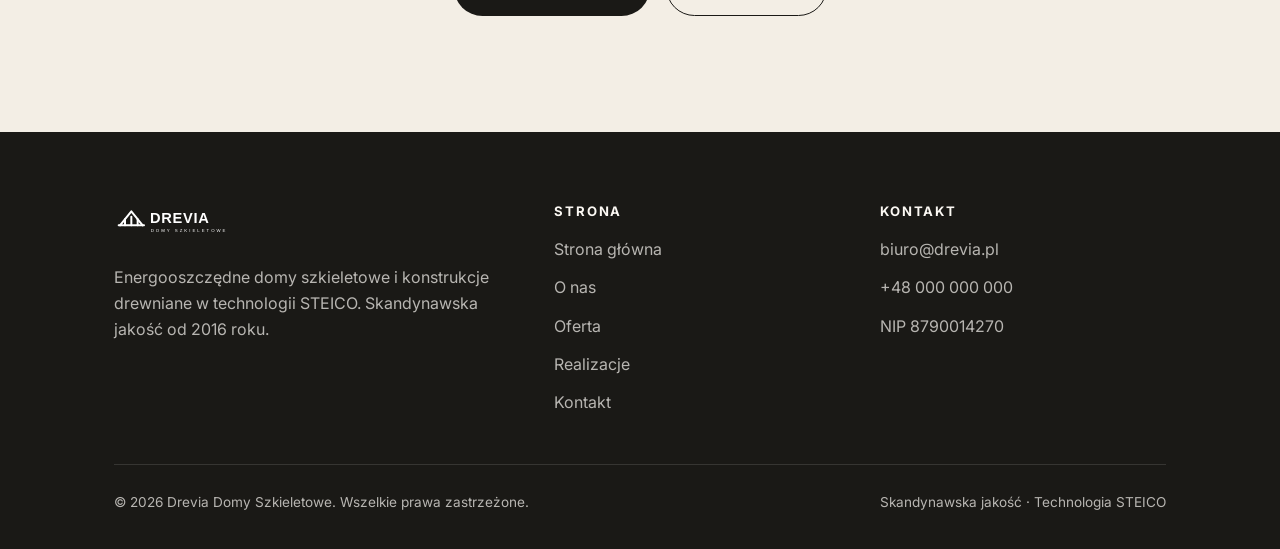
==== commit 2ebd4274: "Update index.html" ====
--- a/index.html
+++ b/index.html
@@ -44,14 +44,14 @@
         <div class="stat"><div class="n">100%</div><div class="l">Indywidualny projekt</div></div>
       </div>
     </div>
-    <div class="hero-visual photo" data-label="Konstrukcja szkieletowa · detal"></div>
+    <div class="hero-visual photo" data-label="Konstrukcja szkieletowa · detal"><img src="main-image.webp" alt="zbliżenie na detal konstrukcji szkieletowej"/></div>
   </div>
 </section>
 
 <!-- O NAS / Dlaczego Drevia -->
 <section class="bg-alt">
   <div class="wrap split">
-    <div class="visual photo reveal" data-label="Realizacja · dom całoroczny"></div>
+    <div class="visual photo reveal" data-label="Realizacja · dom całoroczny"><img src="main-image-2.webp" alt="realizacja domu szkieletowego całorocznego"/></div>
     <div class="reveal">
       <span class="eyebrow">Dlaczego Drevia</span>
       <h2 style="font-size:clamp(2rem,4vw,2.8rem);margin:18px 0 22px;">Rzemiosło wyniesione z norweskich placów budowy.</h2>
@@ -76,7 +76,7 @@
     </div>
     <div class="grid-3">
       <article class="card reveal">
-        <div class="thumb photo" data-label="Dom energooszczędny"></div>
+        <div class="thumb photo" data-label="Dom energooszczędny"><img src="energooszczedny.webp" alt="realizacja domu szkieletowego energooszczędnego"/></div>
         <div class="body">
           <h3>Domy energooszczędne</h3>
           <p>Ciepłe, szczelne i tanie w utrzymaniu domy szkieletowe w technologii STEICO.</p>
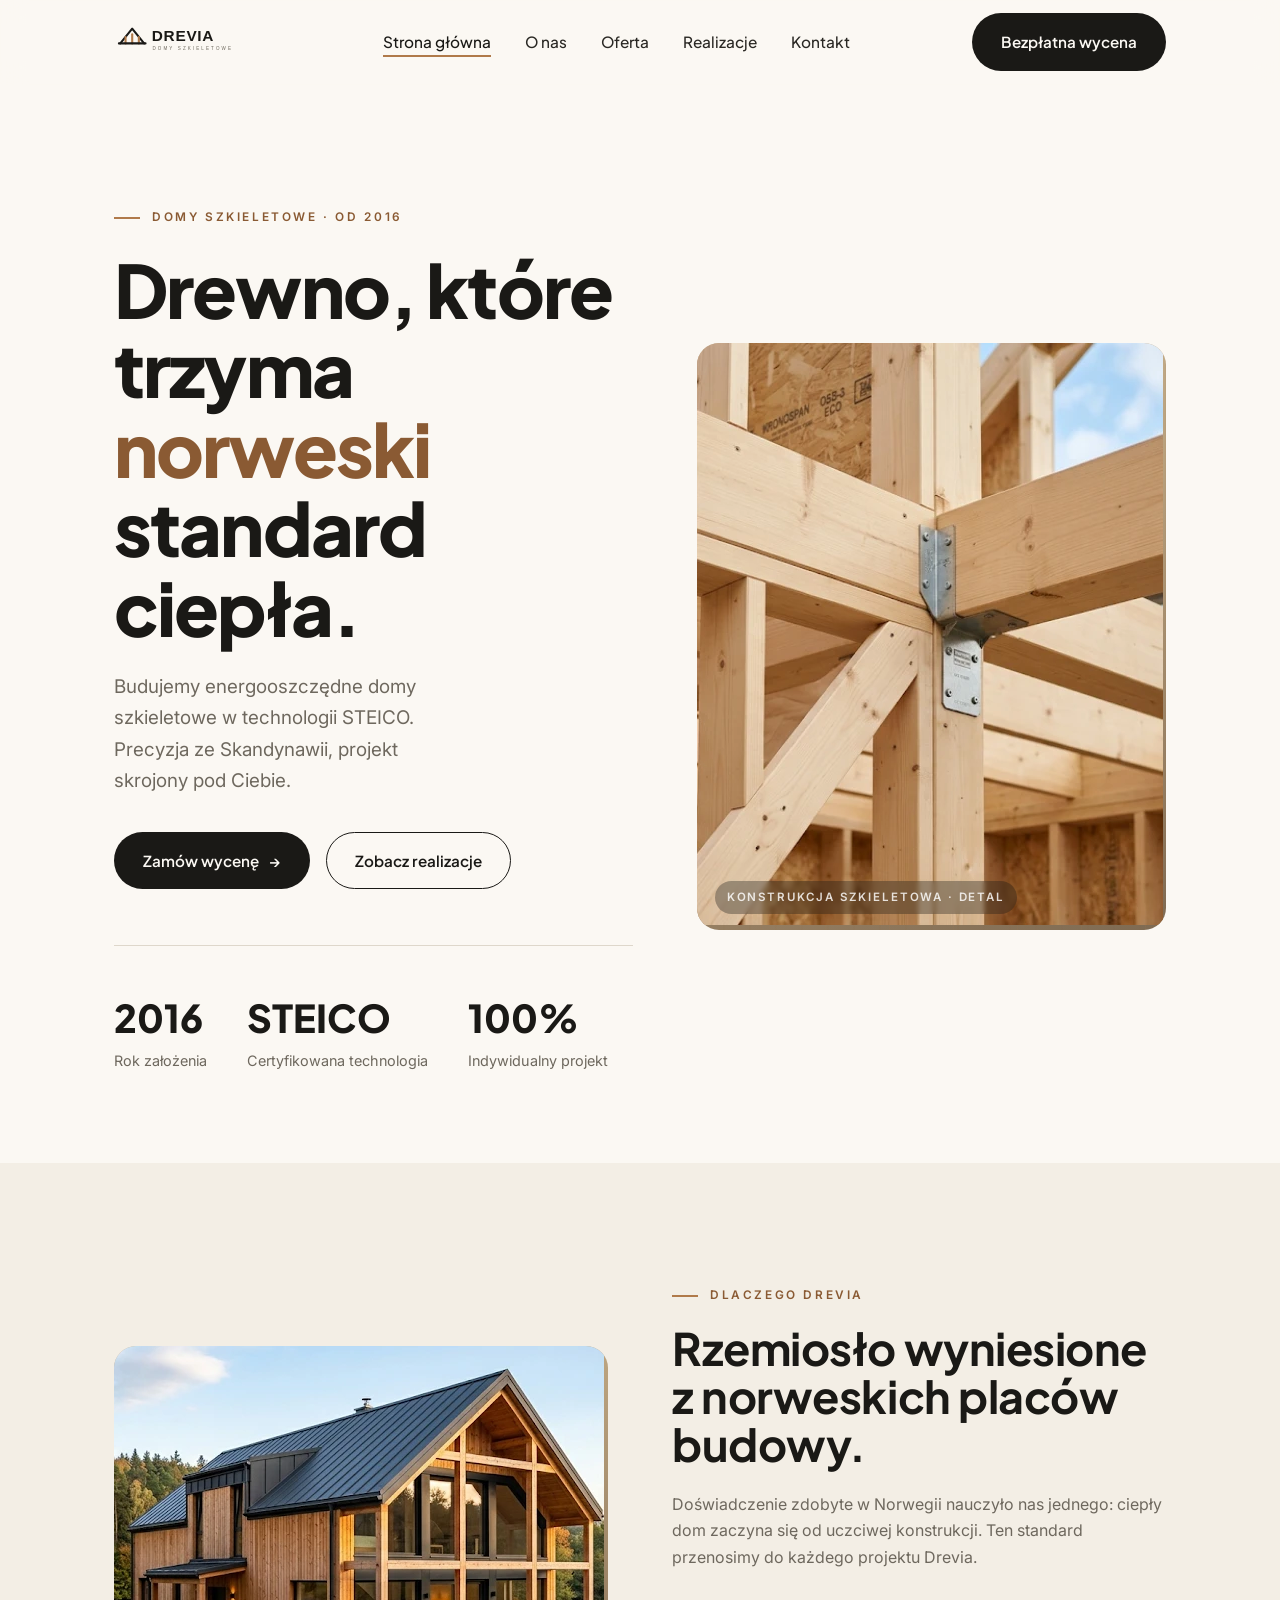
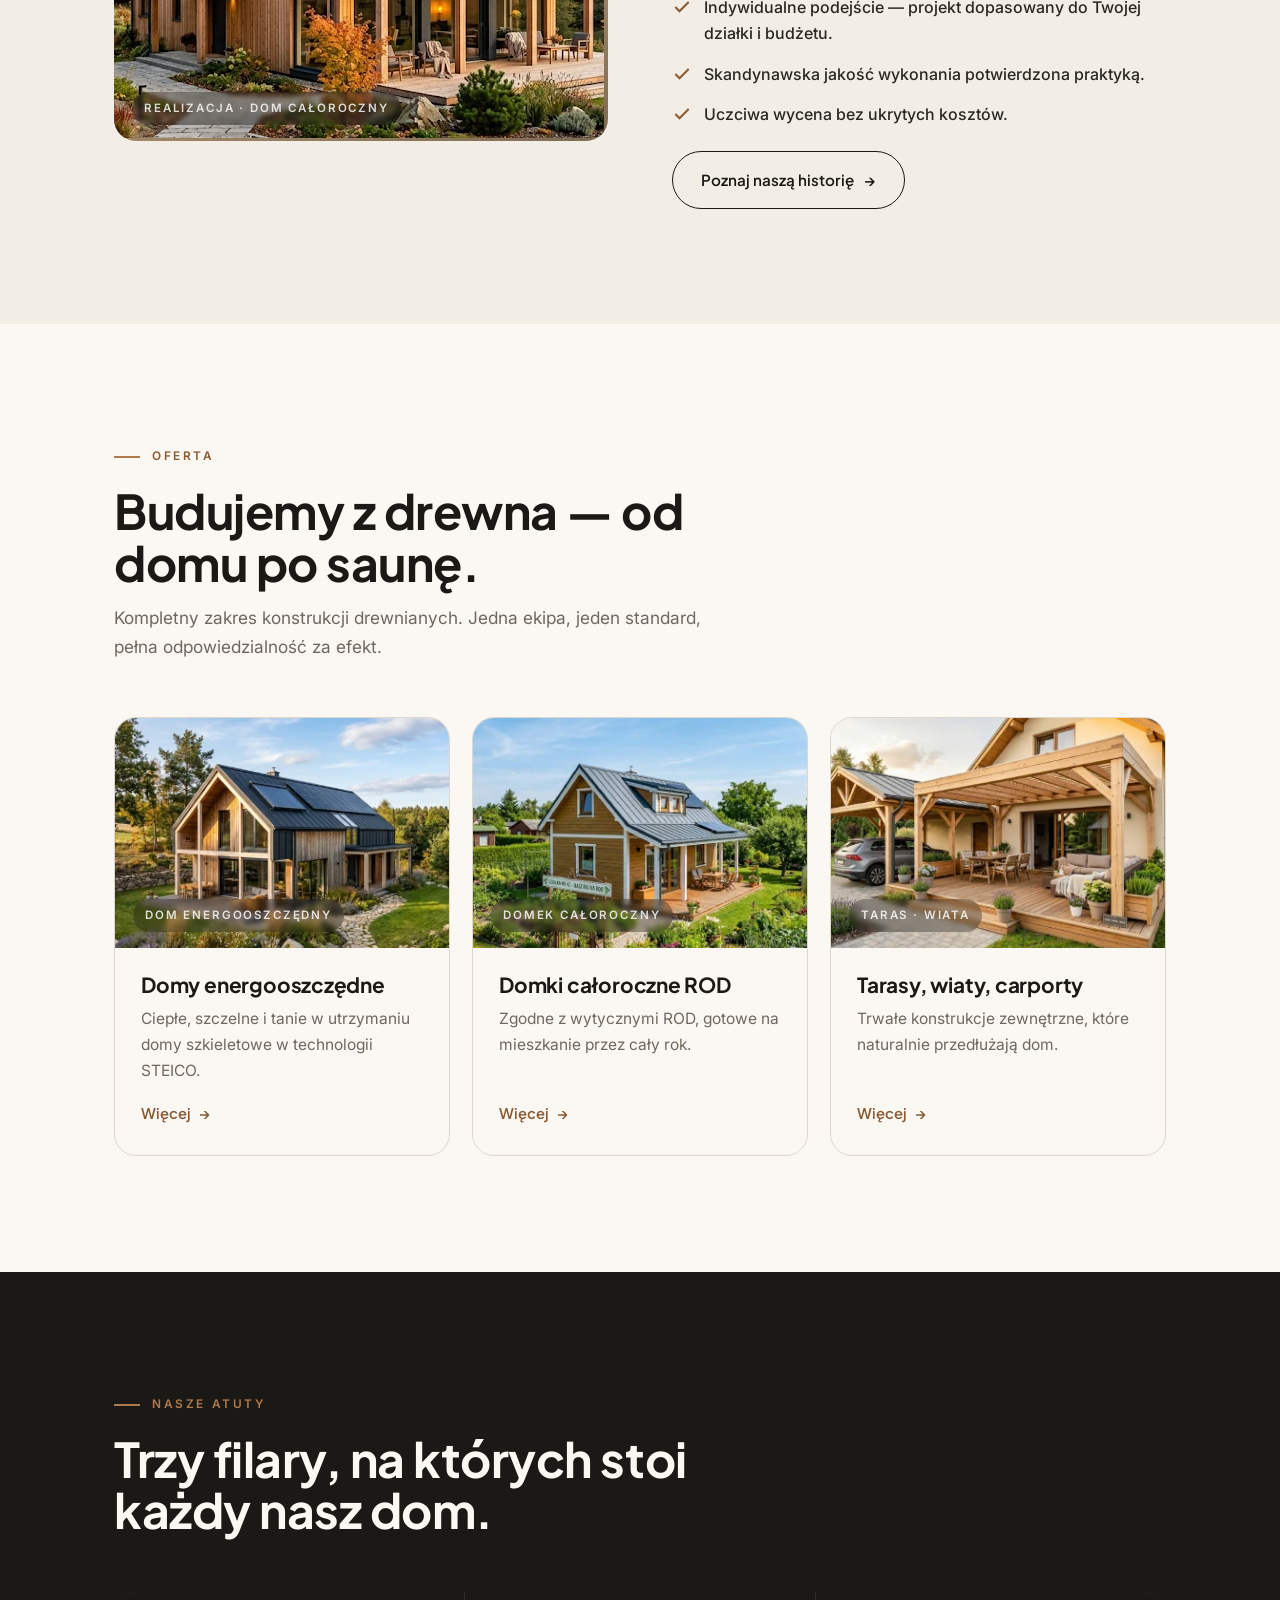
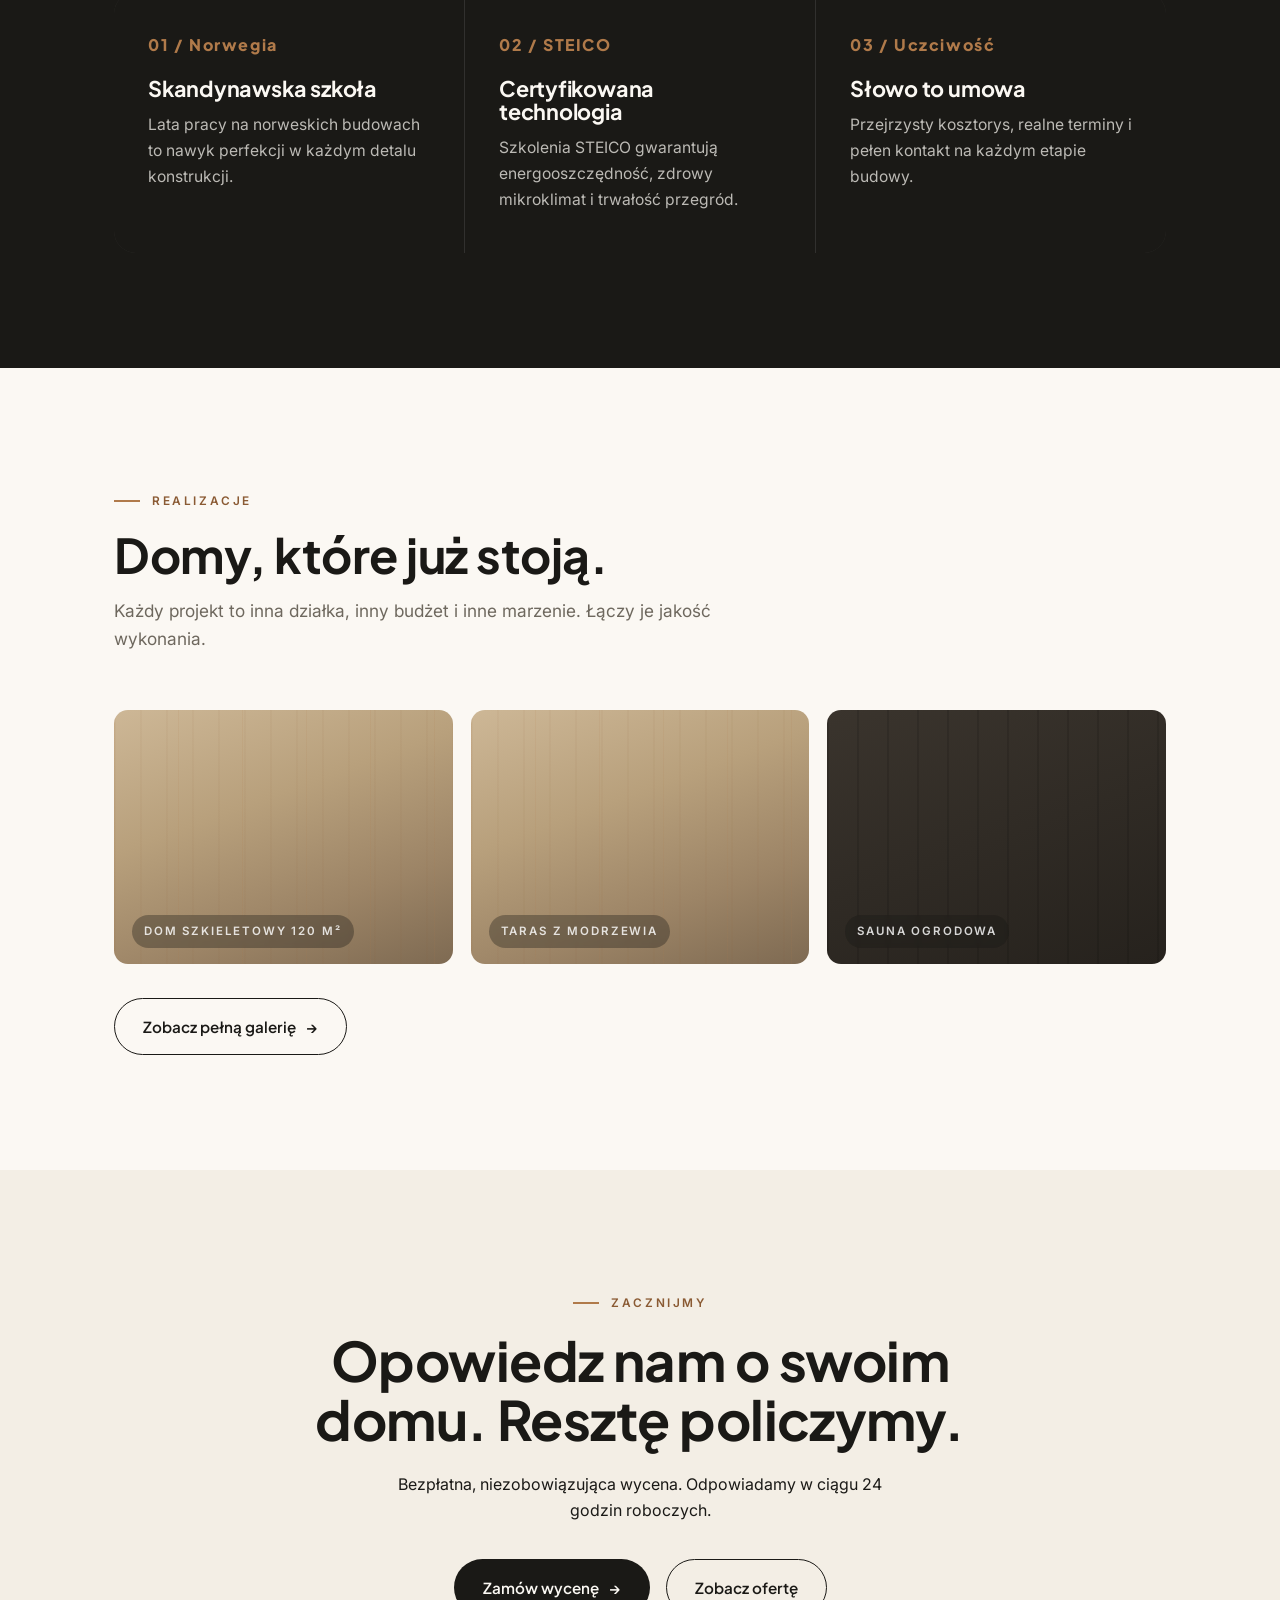
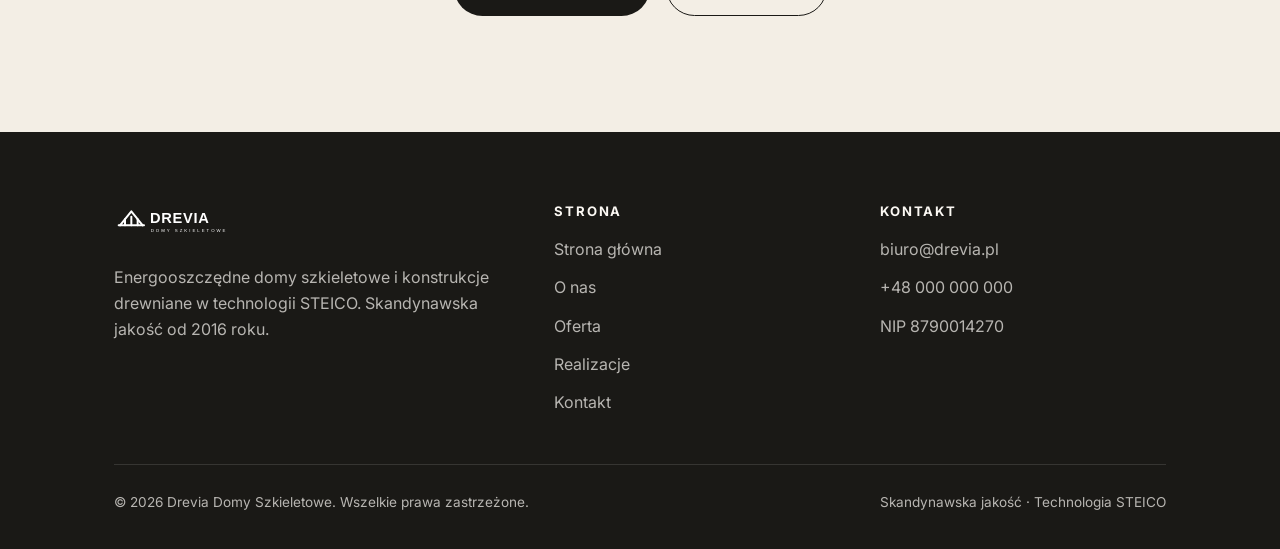
==== commit 4c8b9a07: "Update index.html" ====
--- a/index.html
+++ b/index.html
@@ -84,7 +84,7 @@
         </div>
       </article>
       <article class="card reveal">
-        <div class="thumb photo" data-label="Domek całoroczny"></div>
+        <div class="thumb photo" data-label="Domek całoroczny"><img src="domek-rod.webp" alt="realizacja domu szkieletowego całorocznego ROD"/></div>
         <div class="body">
           <h3>Domki całoroczne ROD</h3>
           <p>Zgodne z wytycznymi ROD, gotowe na mieszkanie przez cały rok.</p>
@@ -92,7 +92,7 @@
         </div>
       </article>
       <article class="card reveal">
-        <div class="thumb photo" data-label="Taras · wiata"></div>
+        <div class="thumb photo" data-label="Taras · wiata"><img src="taras-wiata.webp" alt="realizacja tarasu i carportu"/></div>
         <div class="body">
           <h3>Tarasy, wiaty, carporty</h3>
           <p>Trwałe konstrukcje zewnętrzne, które naturalnie przedłużają dom.</p>
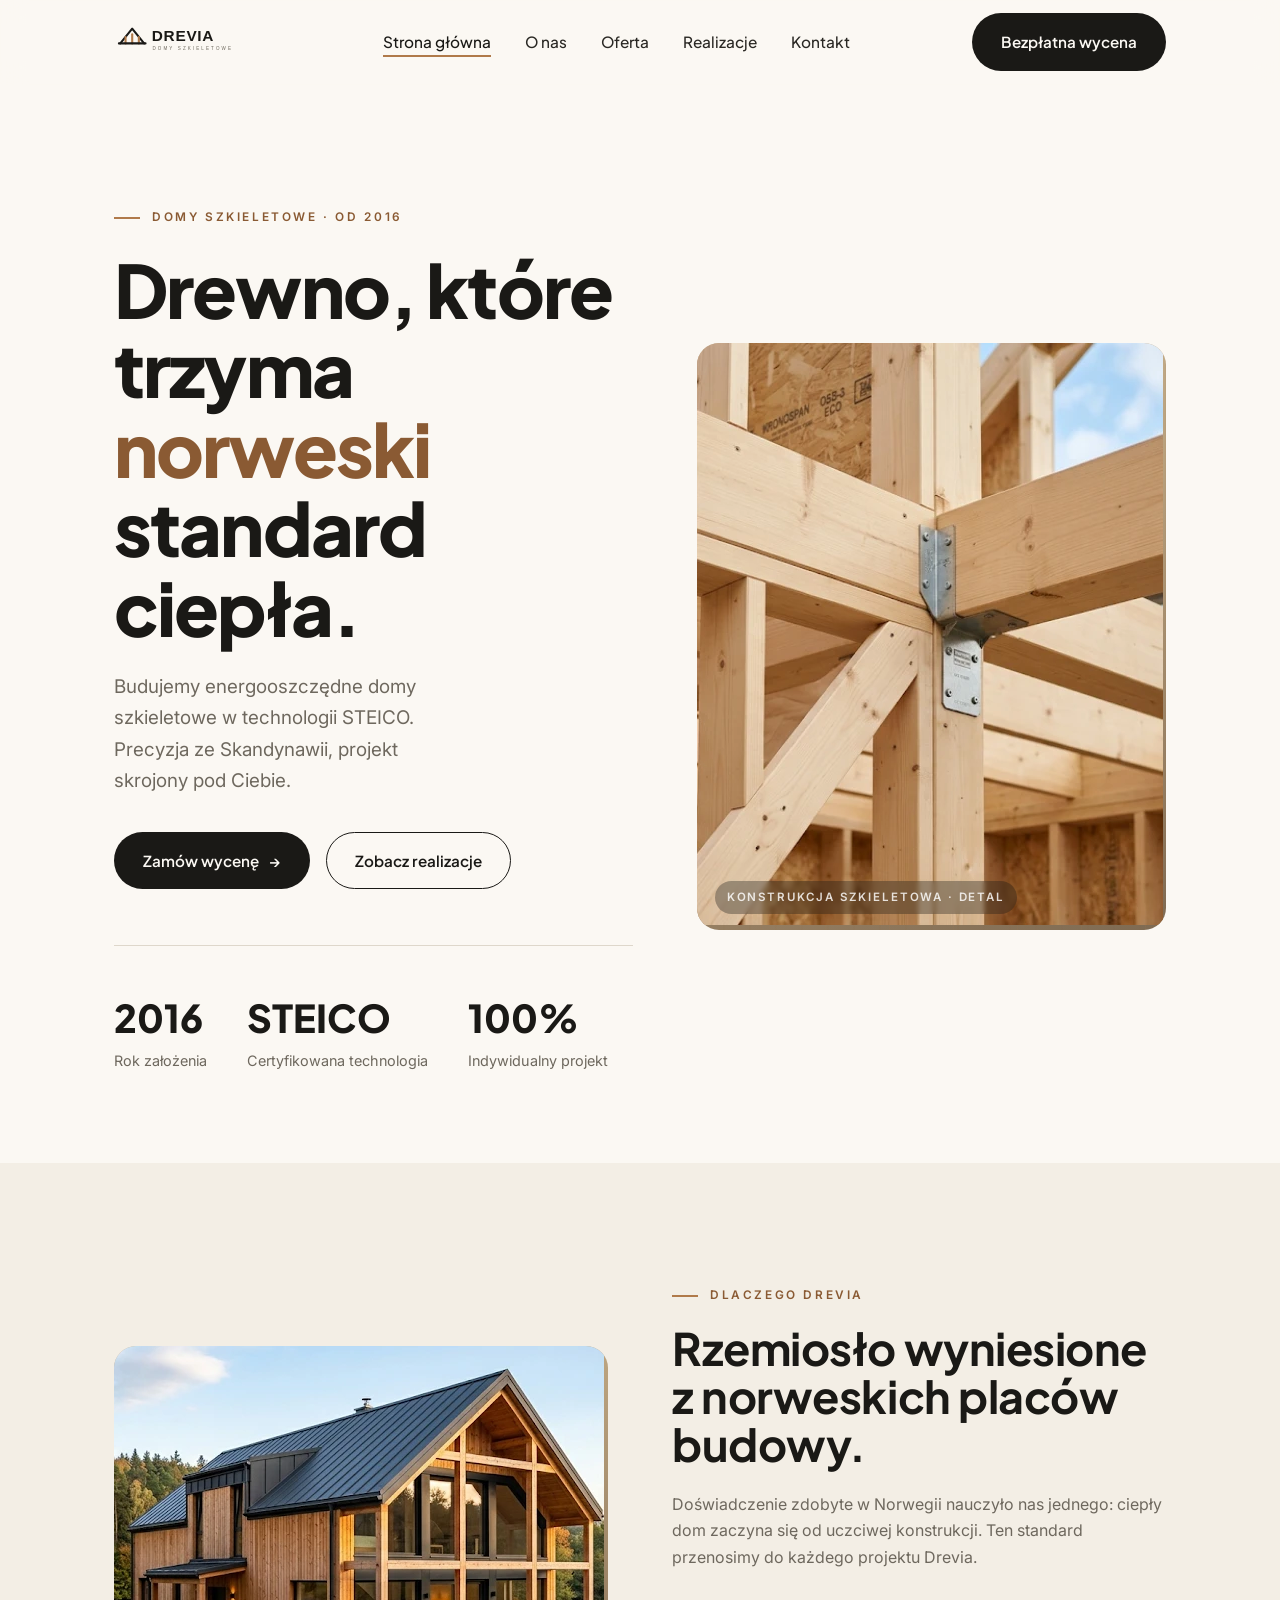
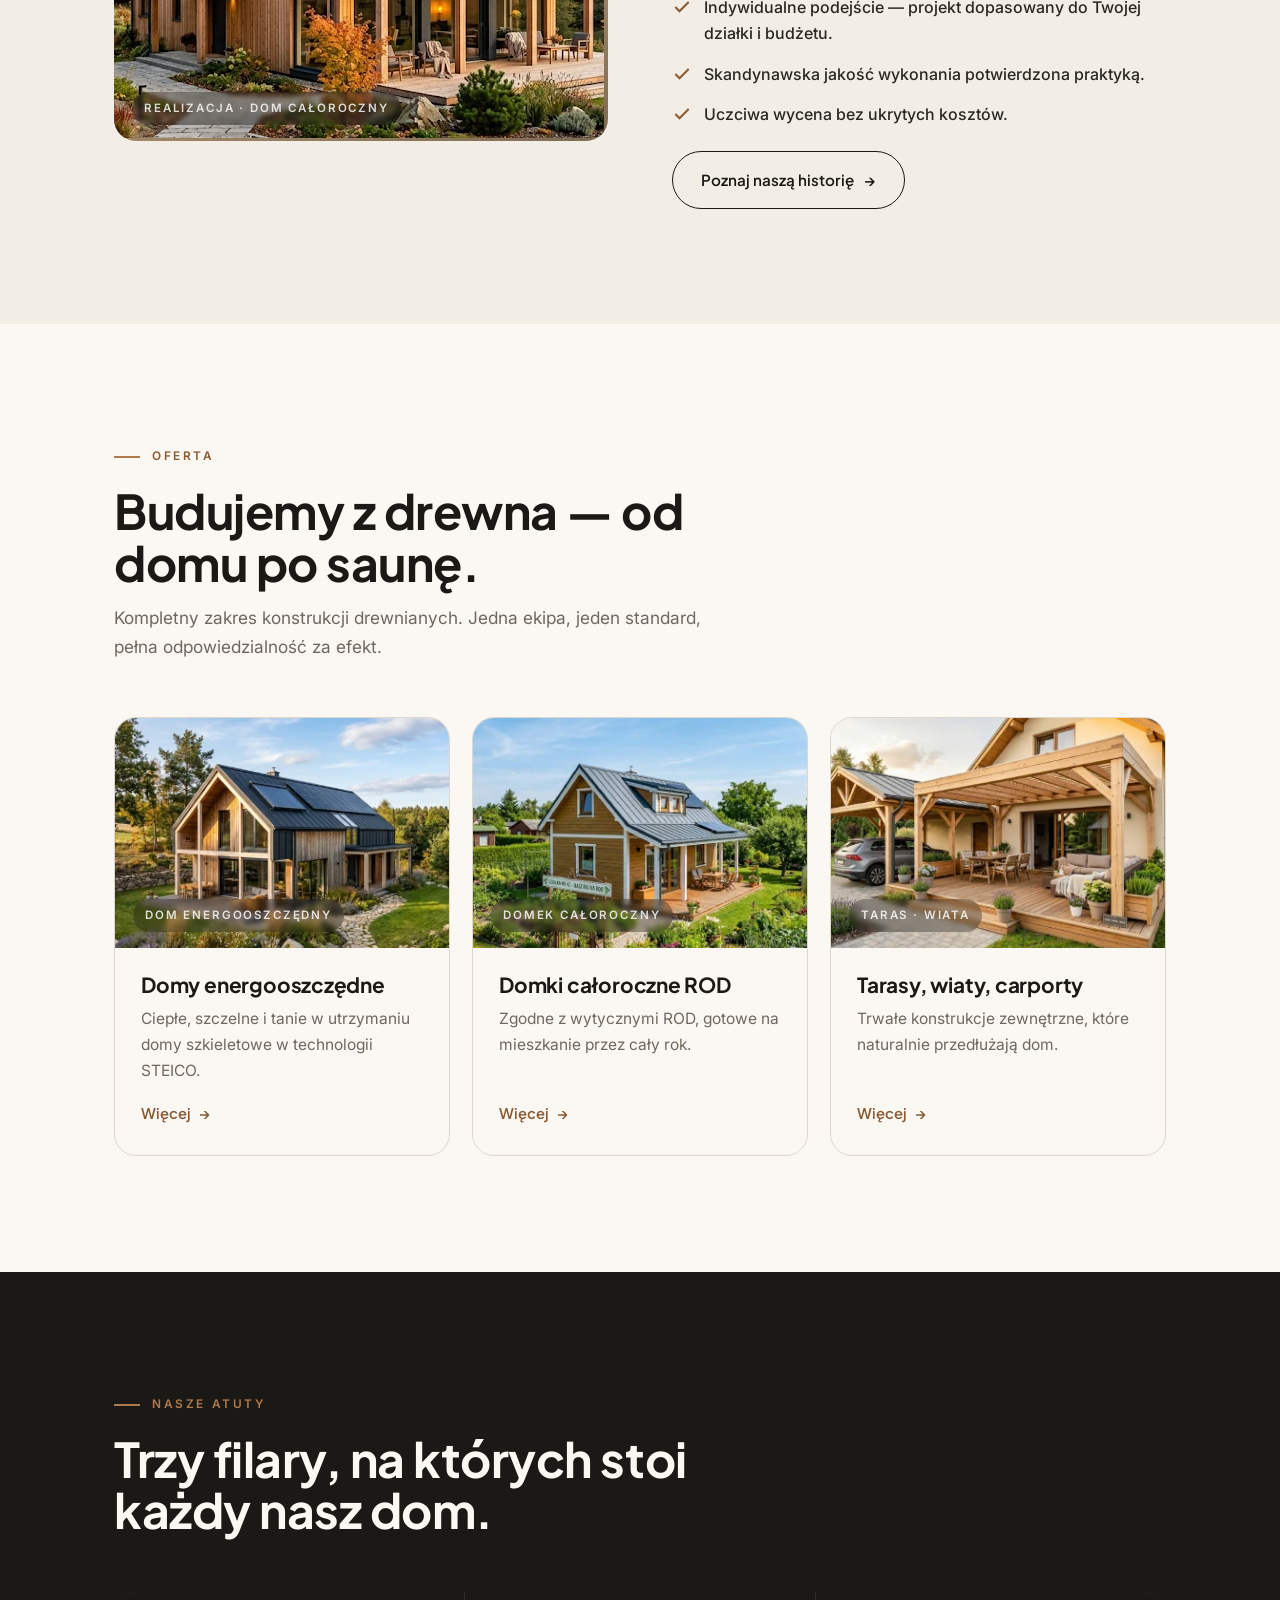
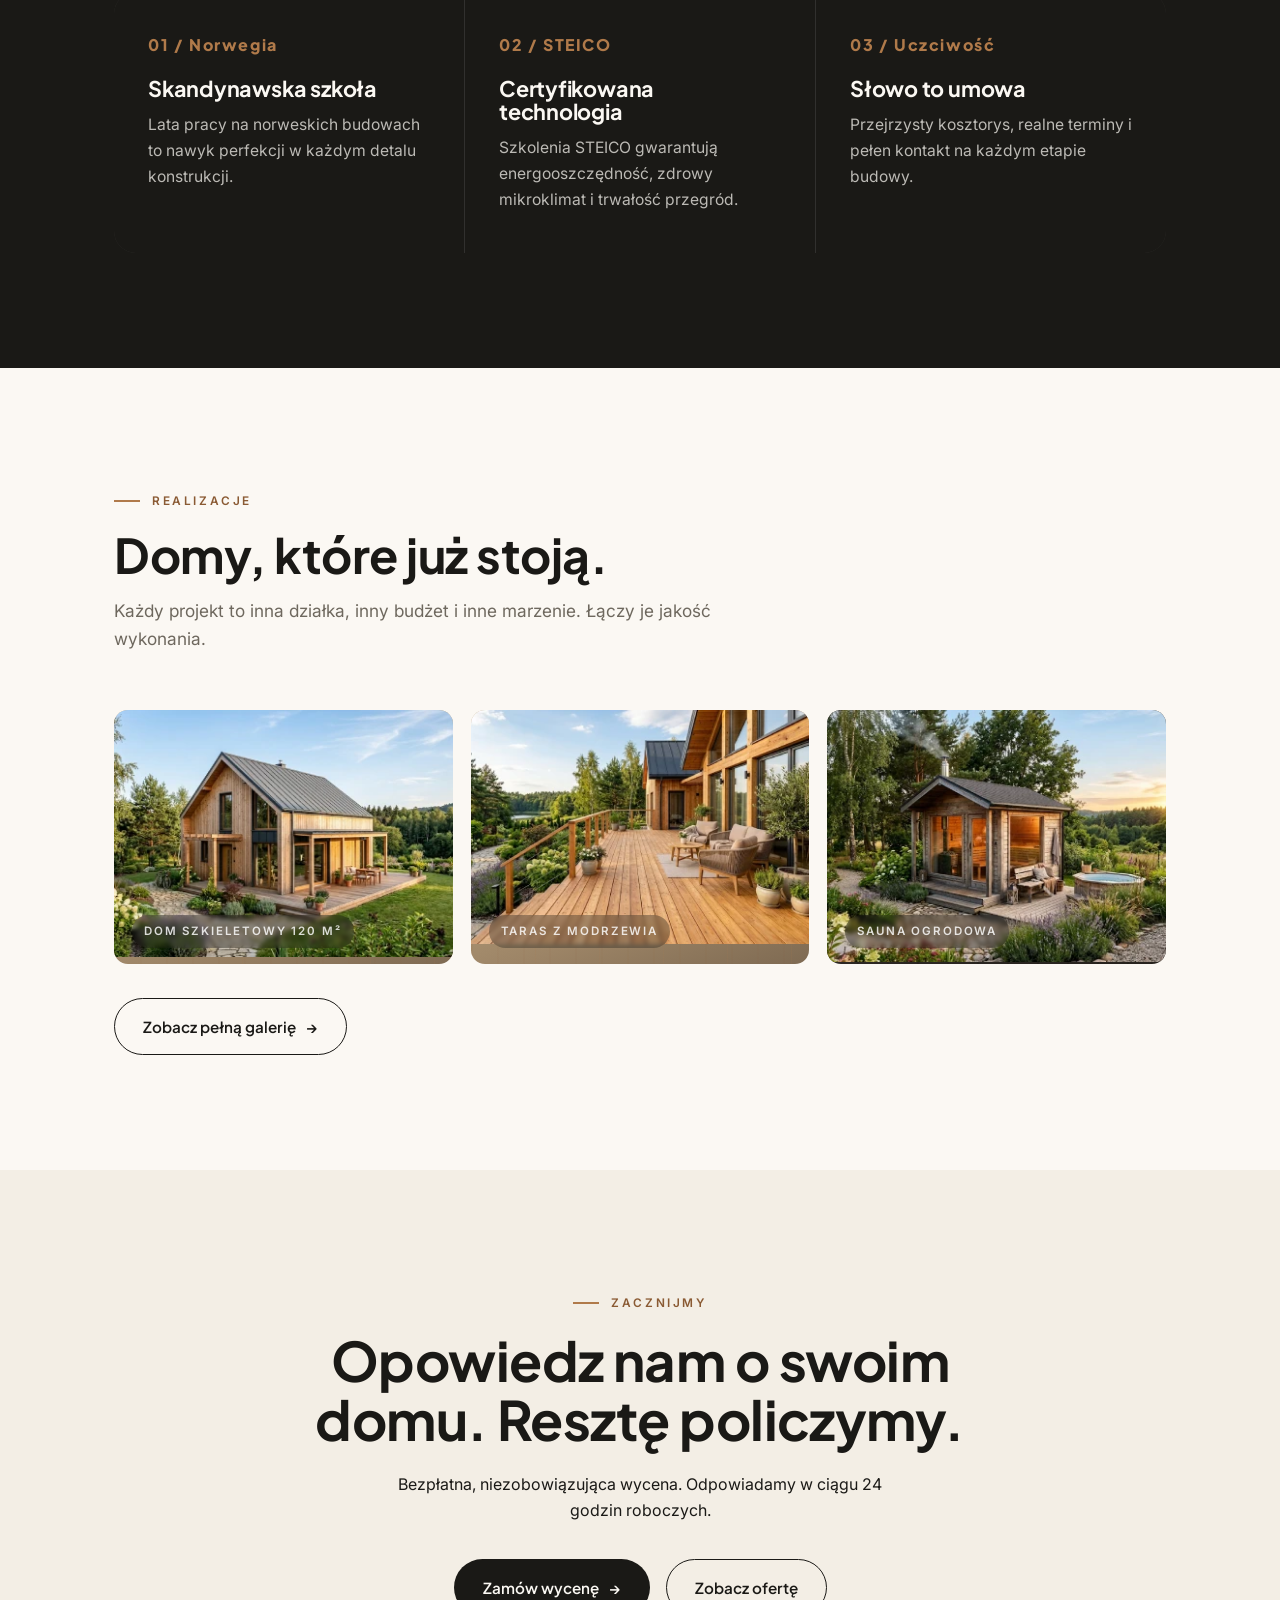
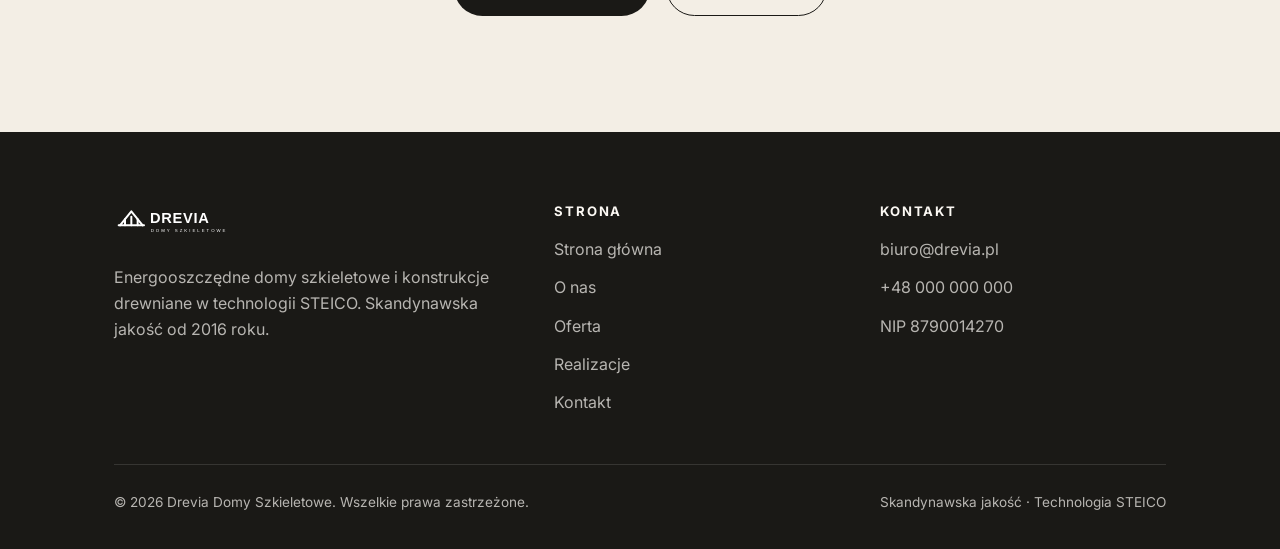
==== commit 9ac6e565: "Update index.html" ====
--- a/index.html
+++ b/index.html
@@ -139,9 +139,9 @@
       <p>Każdy projekt to inna działka, inny budżet i inne marzenie. Łączy je jakość wykonania.</p>
     </div>
     <div class="gallery reveal">
-      <div class="item photo" data-label="Dom szkieletowy 120 m²"></div>
-      <div class="item photo" data-label="Taras z modrzewia"></div>
-      <div class="item photo dark" data-label="Sauna ogrodowa"></div>
+      <div class="item photo" data-label="Dom szkieletowy 120 m²"><img src="realizacja-dom-120.webp" alt="realizacja domu szkieletowego 120m2"/></div>
+      <div class="item photo" data-label="Taras z modrzewia"><img src="realizacja-taras.webp" alt="realizacja tarasu wykonanego z modrzewia"/></div>
+      <div class="item photo dark" data-label="Sauna ogrodowa"><img src="realizacja-sauna.webp" alt="realizacja sauny ogrodowej"/></div>
     </div>
     <div style="margin-top:34px"><a class="btn btn-ghost" href="realizacje.html">Zobacz pełną galerię <span class="arr">→</span></a></div>
   </div>
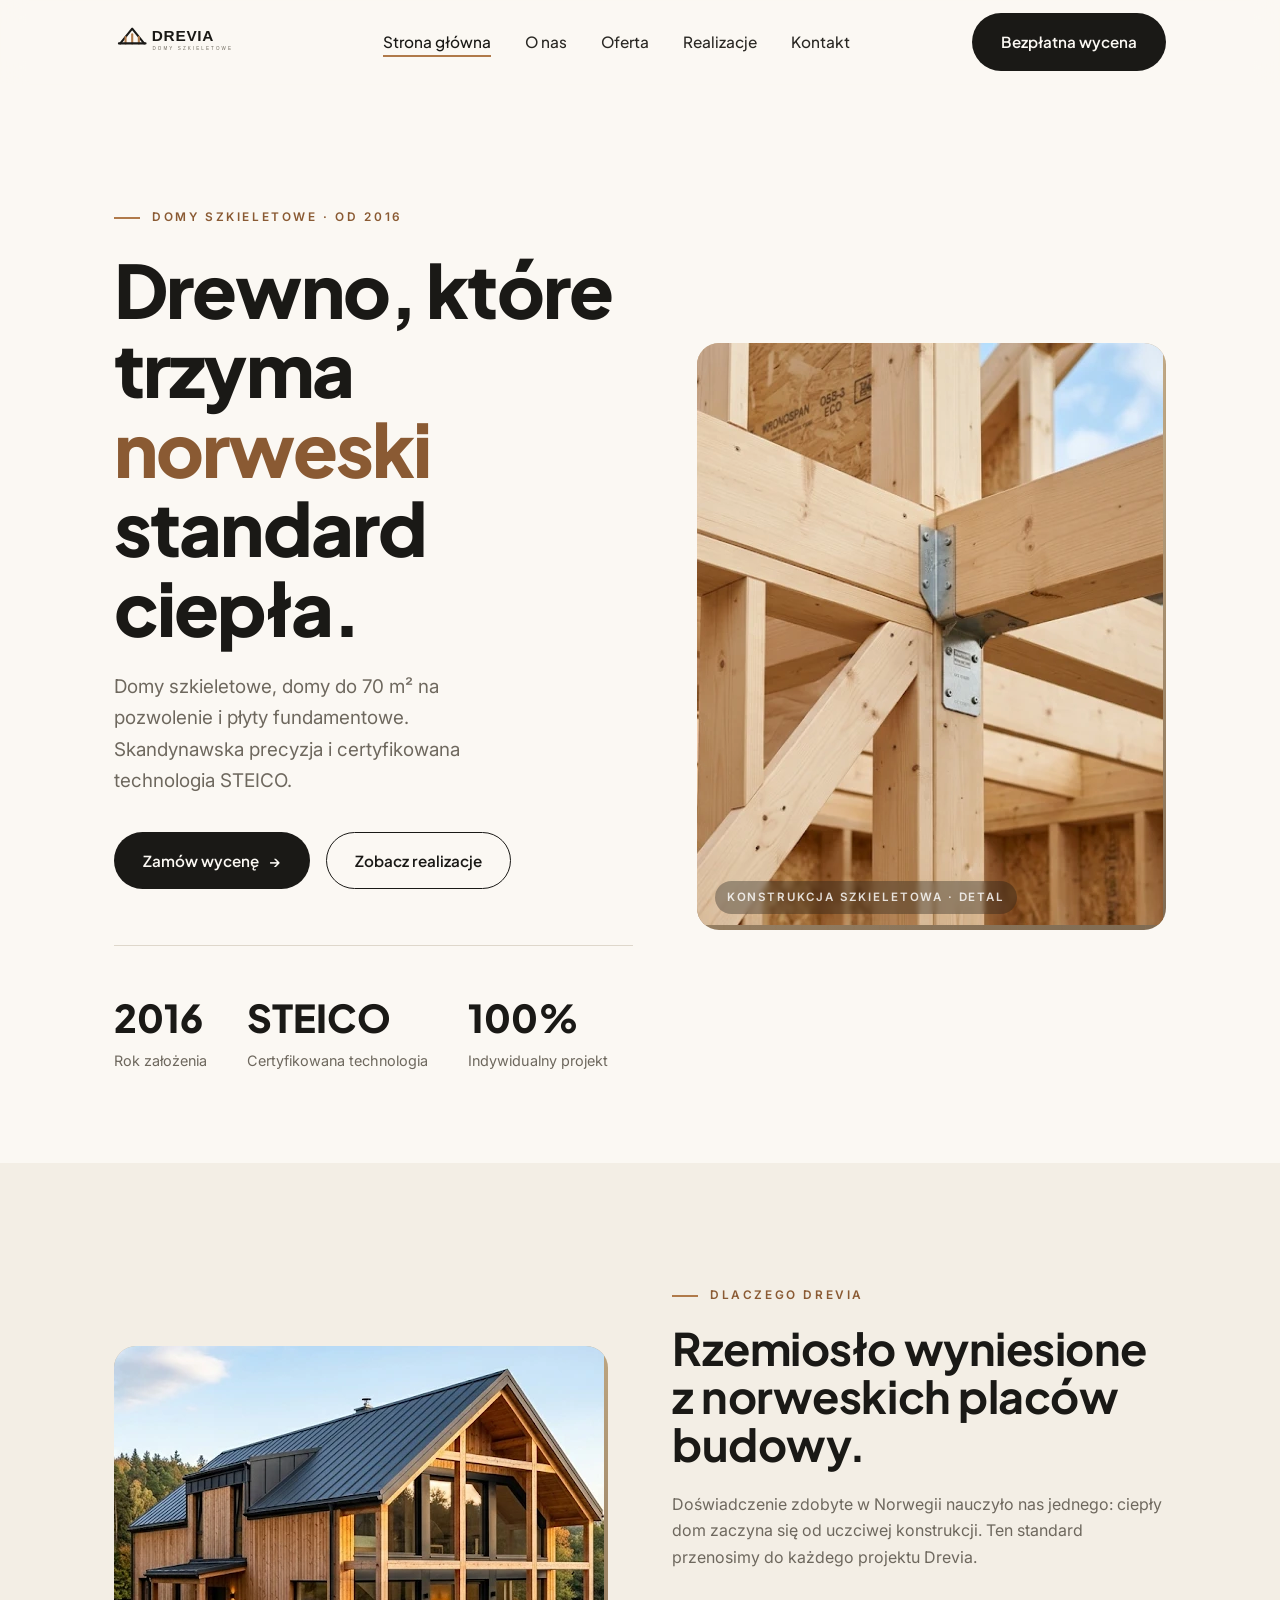
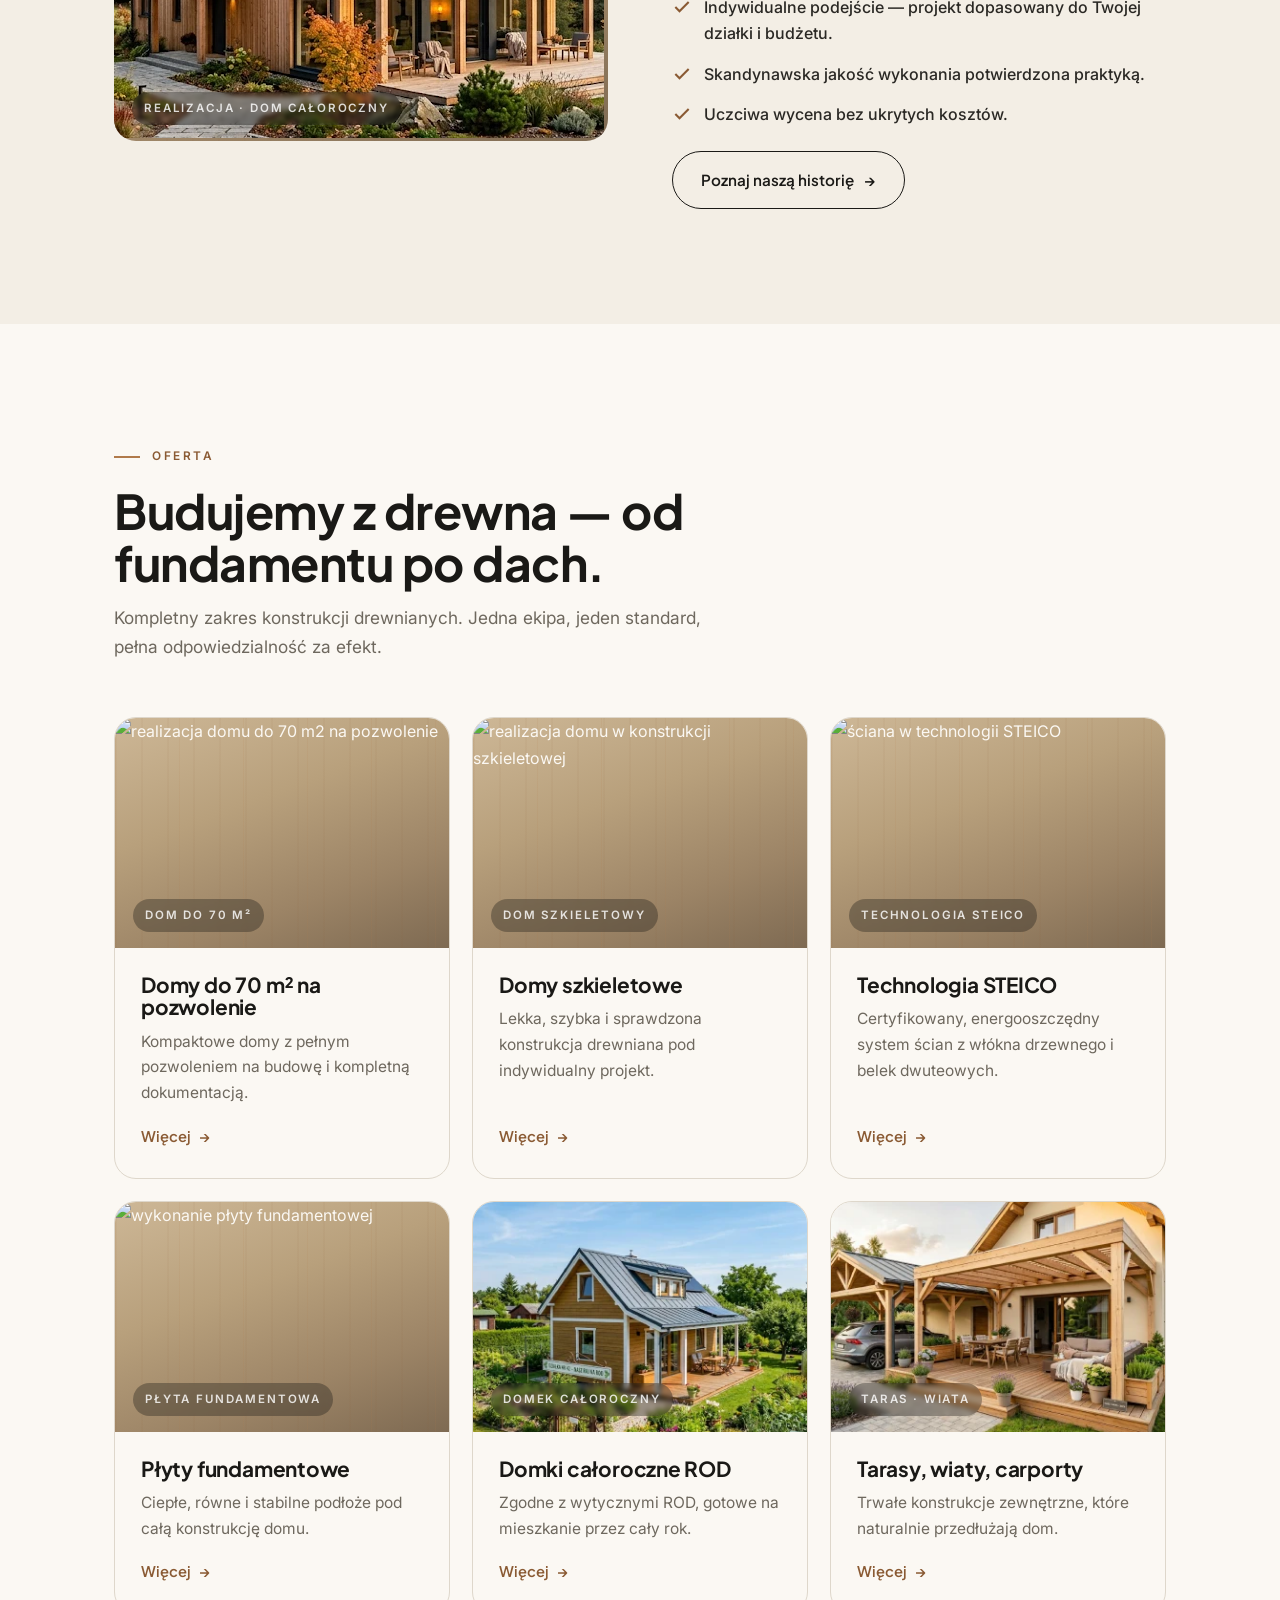
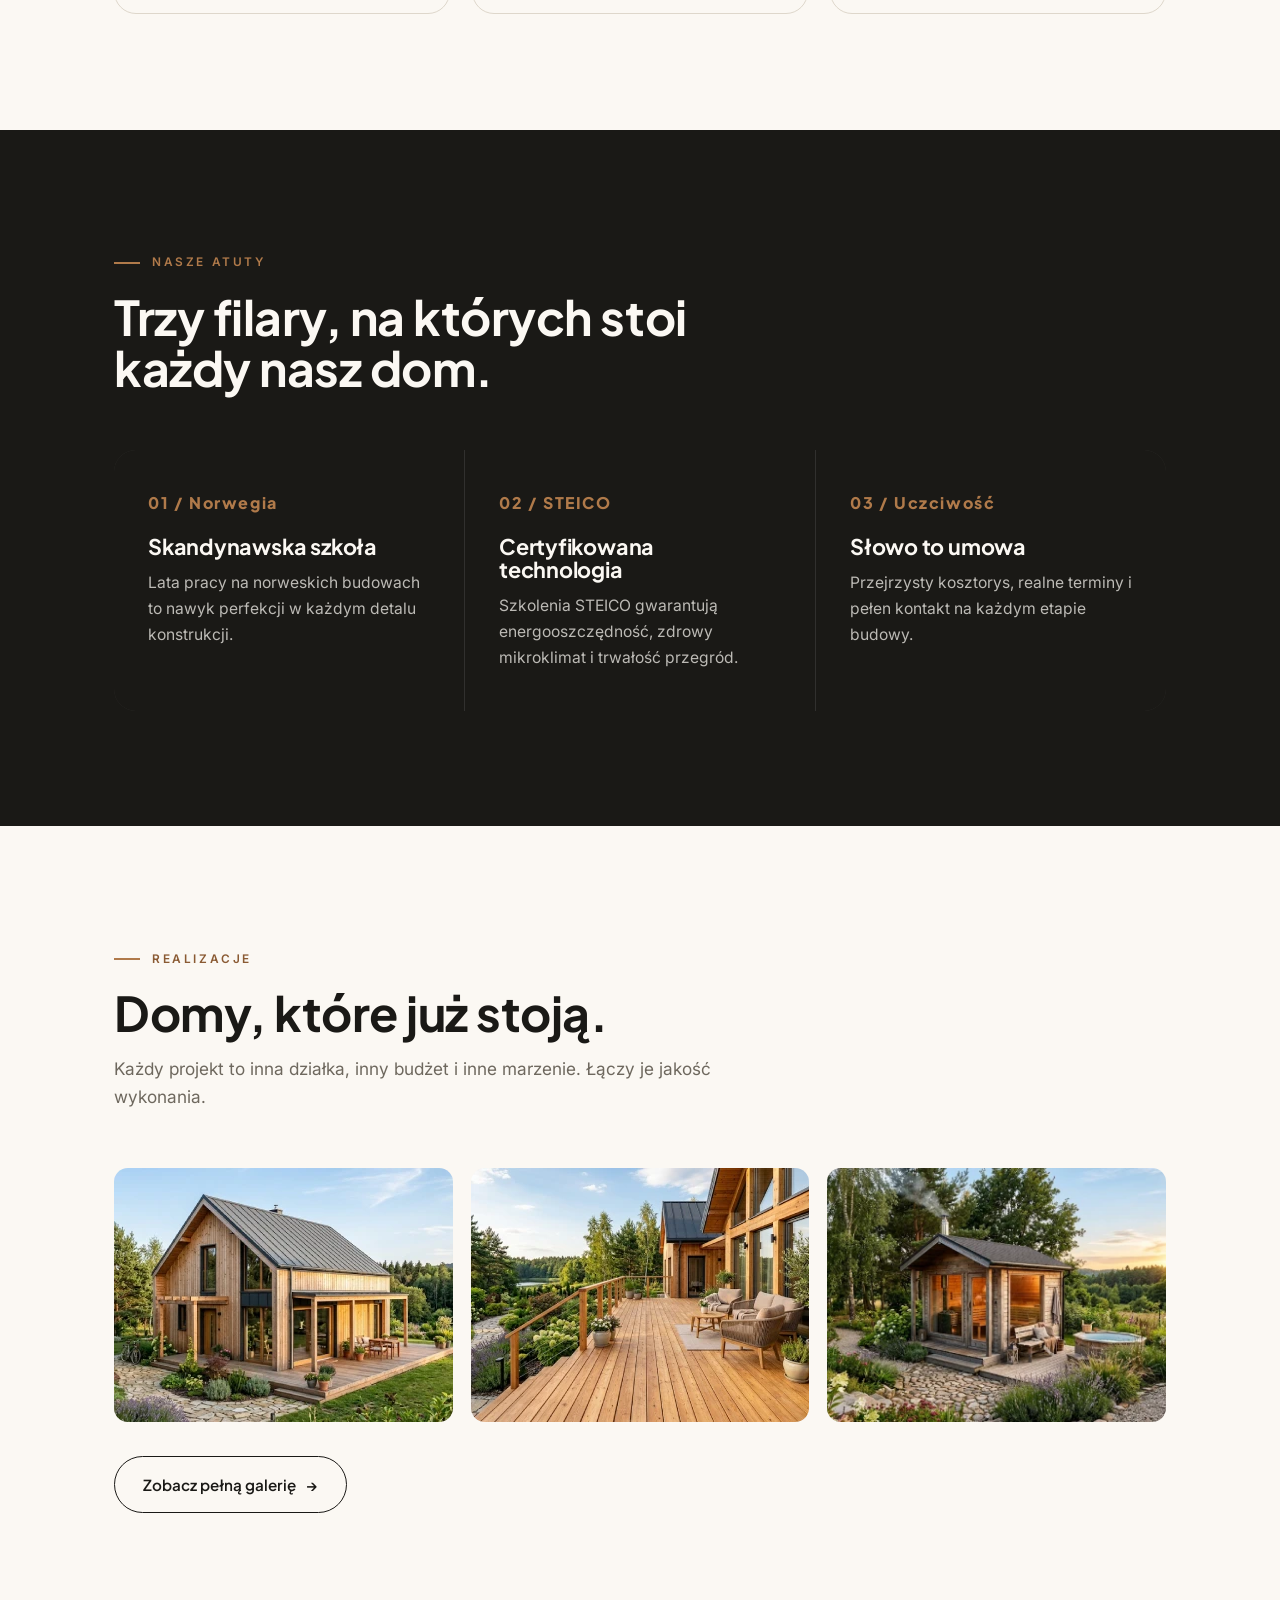
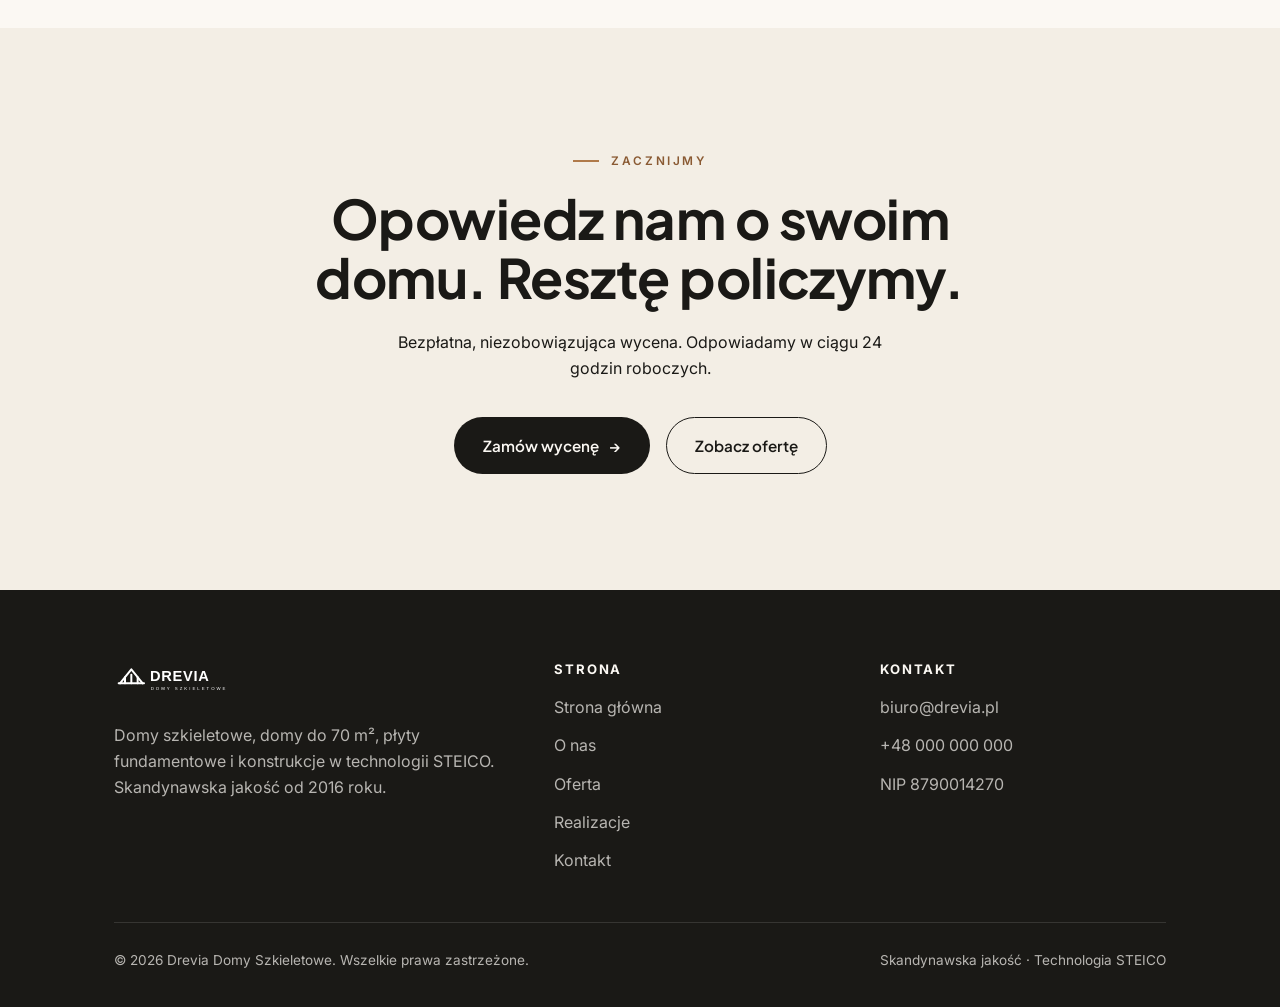
==== commit 1b858f5f: "Update index.html" ====
--- a/index.html
+++ b/index.html
@@ -3,8 +3,8 @@
 <head>
 <meta charset="UTF-8">
 <meta name="viewport" content="width=device-width, initial-scale=1">
-<title>Drevia — Domy szkieletowe i energooszczędne | Skandynawska jakość</title>
-<meta name="description" content="Drevia buduje energooszczędne domy szkieletowe w technologii STEICO. Skandynawska precyzja, doświadczenie z Norwegii, indywidualne projekty. Od 2016 roku.">
+<title>Drevia — Domy szkieletowe, do 70 m² i płyty fundamentowe | Skandynawska jakość</title>
+<meta name="description" content="Drevia buduje domy szkieletowe, domy do 70 m² na pozwolenie, płyty fundamentowe oraz konstrukcje w technologii STEICO. Skandynawska precyzja od 2016 roku.">
 <link rel="icon" href="assets/mark.svg" type="image/svg+xml">
 <link rel="stylesheet" href="styles.css">
 </head>
@@ -33,7 +33,7 @@
     <div class="reveal in">
       <span class="eyebrow">Domy szkieletowe · Od 2016</span>
       <h1>Drewno, które trzyma <span class="accent">norweski</span> standard ciepła.</h1>
-      <p class="lead">Budujemy energooszczędne domy szkieletowe w technologii STEICO. Precyzja ze Skandynawii, projekt skrojony pod Ciebie.</p>
+      <p class="lead">Domy szkieletowe, domy do 70 m² na pozwolenie i płyty fundamentowe. Skandynawska precyzja i certyfikowana technologia STEICO.</p>
       <div class="hero-actions">
         <a class="btn btn-primary" href="kontakt.html">Zamów wycenę <span class="arr">→</span></a>
         <a class="btn btn-ghost" href="realizacje.html">Zobacz realizacje</a>
@@ -71,15 +71,39 @@
   <div class="wrap">
     <div class="section-head reveal">
       <span class="eyebrow">Oferta</span>
-      <h2>Budujemy z drewna — od domu po saunę.</h2>
+      <h2>Budujemy z drewna — od fundamentu po dach.</h2>
       <p>Kompletny zakres konstrukcji drewnianych. Jedna ekipa, jeden standard, pełna odpowiedzialność za efekt.</p>
     </div>
     <div class="grid-3">
       <article class="card reveal">
-        <div class="thumb photo" data-label="Dom energooszczędny"><img src="energooszczedny.webp" alt="realizacja domu szkieletowego energooszczędnego"/></div>
-        <div class="body">
-          <h3>Domy energooszczędne</h3>
-          <p>Ciepłe, szczelne i tanie w utrzymaniu domy szkieletowe w technologii STEICO.</p>
+        <div class="thumb photo" data-label="Dom do 70 m²"><img src="dom-70m2.webp" alt="realizacja domu do 70 m2 na pozwolenie"/></div>
+        <div class="body">
+          <h3>Domy do 70 m² na pozwolenie</h3>
+          <p>Kompaktowe domy z pełnym pozwoleniem na budowę i kompletną dokumentacją.</p>
+          <a class="more" href="oferta.html">Więcej <span class="arr">→</span></a>
+        </div>
+      </article>
+      <article class="card reveal">
+        <div class="thumb photo" data-label="Dom szkieletowy"><img src="dom-szkieletowy.webp" alt="realizacja domu w konstrukcji szkieletowej"/></div>
+        <div class="body">
+          <h3>Domy szkieletowe</h3>
+          <p>Lekka, szybka i sprawdzona konstrukcja drewniana pod indywidualny projekt.</p>
+          <a class="more" href="oferta.html">Więcej <span class="arr">→</span></a>
+        </div>
+      </article>
+      <article class="card reveal">
+        <div class="thumb photo" data-label="Technologia STEICO"><img src="steico.webp" alt="ściana w technologii STEICO"/></div>
+        <div class="body">
+          <h3>Technologia STEICO</h3>
+          <p>Certyfikowany, energooszczędny system ścian z włókna drzewnego i belek dwuteowych.</p>
+          <a class="more" href="oferta.html">Więcej <span class="arr">→</span></a>
+        </div>
+      </article>
+      <article class="card reveal">
+        <div class="thumb photo" data-label="Płyta fundamentowa"><img src="plyta-fundamentowa.webp" alt="wykonanie płyty fundamentowej"/></div>
+        <div class="body">
+          <h3>Płyty fundamentowe</h3>
+          <p>Ciepłe, równe i stabilne podłoże pod całą konstrukcję domu.</p>
           <a class="more" href="oferta.html">Więcej <span class="arr">→</span></a>
         </div>
       </article>
@@ -165,7 +189,7 @@
     <div class="footer-grid">
       <div>
         <img src="logo.svg" alt="Drevia">
-        <p>Energooszczędne domy szkieletowe i konstrukcje drewniane w technologii STEICO. Skandynawska jakość od 2016 roku.</p>
+        <p>Domy szkieletowe, domy do 70 m², płyty fundamentowe i konstrukcje w technologii STEICO. Skandynawska jakość od 2016 roku.</p>
       </div>
       <div>
         <h4>Strona</h4>
--- a/styles.css
+++ b/styles.css
@@ -216,6 +216,8 @@
 .filters button.active, .filters button:hover { background: var(--ink); color: var(--paper); border-color: var(--ink); }
 .gallery { display: grid; grid-template-columns: repeat(3,1fr); gap: 18px; }
 .gallery .item { border-radius: var(--r); overflow: hidden; aspect-ratio: 4/3; position: relative; cursor: pointer; }
+/* DOPISZ TĘ REGUŁĘ: */
+.gallery .item img {  width: 100%; height: 100%;object-fit: cover;display: block;}
 .gallery .item .meta {
   position: absolute; inset: auto 0 0 0; padding: 22px 18px 16px;
   background: linear-gradient(to top, rgba(26,25,22,.78), transparent);
@@ -225,10 +227,22 @@
 .gallery .item .meta b { font-family: var(--f-display); display: block; font-size: 1.02rem; }
 .gallery .item .meta span { font-size: .82rem; opacity: .82; }
 .gallery .item.hide { display: none; }
+.gallery .item::after,
+.gallery .item::before {
+  content: none !important;
+  display: none !important;
+}
+
 
 /* ---------- Case study ---------- */
 .case { display: grid; grid-template-columns: 1.1fr .9fr; gap: clamp(28px,4vw,56px); align-items: center; }
 .case .visual { aspect-ratio: 4/3; border-radius: var(--r-lg); }
+.case .visual img {
+  width: 100%;
+  height: 100%;
+  object-fit: cover;
+  display: block;
+}
 .case-specs { display: grid; grid-template-columns: 1fr 1fr; gap: 1px; background: var(--line);
   border: 1px solid var(--line); border-radius: var(--r); overflow: hidden; margin-top: 26px; }
 .case-specs div { background: var(--paper); padding: 18px 20px; }
